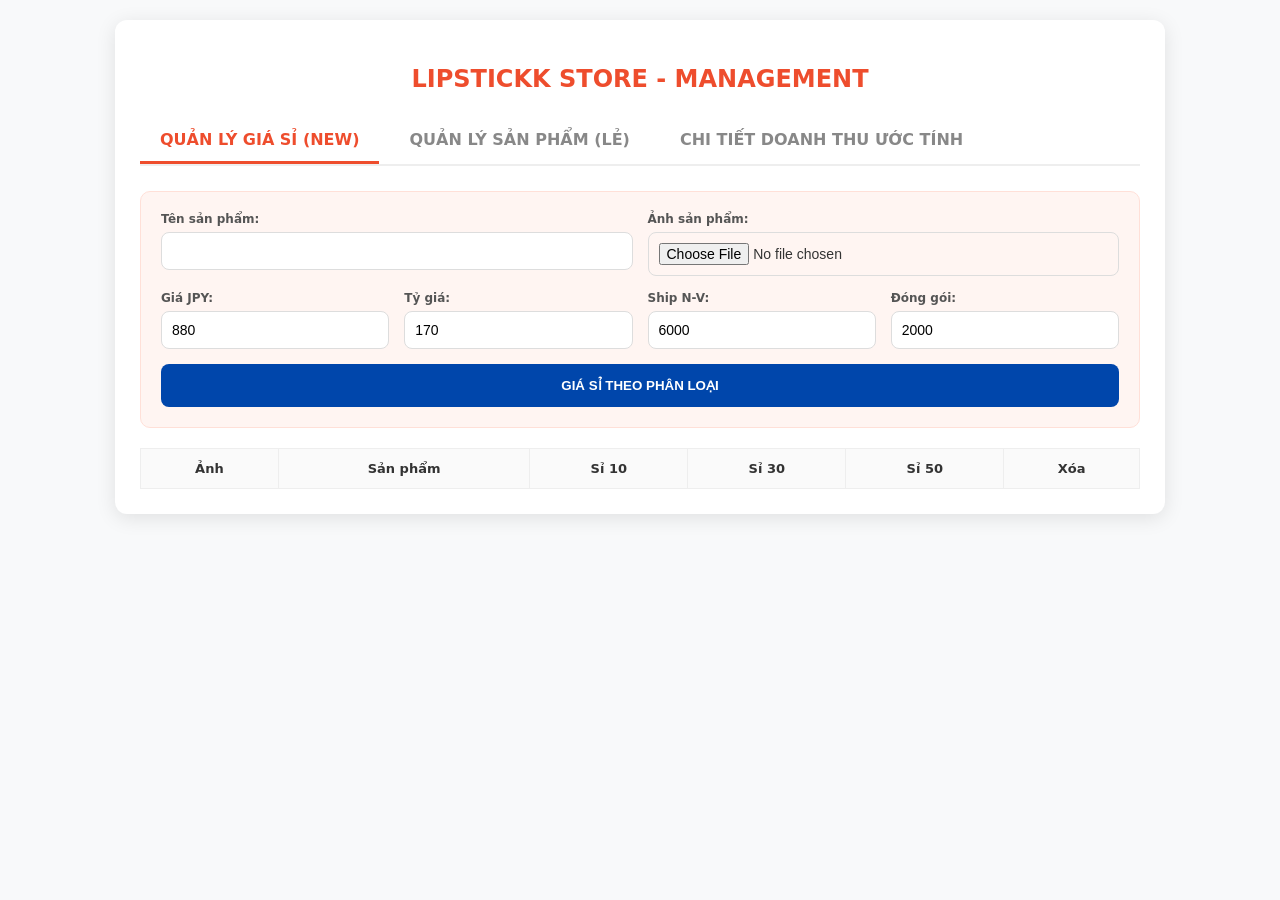
==== index.html @ 80f7dfae "Add files via upload" ====
<!DOCTYPE html>
<html lang="vi">
<head>
    <meta charset="UTF-8">
    <title>Lipstickk Store - Quản Lý Tổng Thể v2</title>
    <style>
        :root { --shopee: #ee4d2d; --blue: #0046ab; --bg: #f8f9fa; --green: #28a745; --text: #333; }
        body { font-family: -apple-system, system-ui, sans-serif; background: var(--bg); margin: 0; padding: 20px; display: flex; justify-content: center; color: var(--text); }
        .container { background: white; padding: 25px; border-radius: 12px; box-shadow: 0 4px 20px rgba(0,0,0,0.1); width: 100%; max-width: 1000px; }
        
        /* Tabs */
        .tabs { display: flex; border-bottom: 2px solid #eee; margin-bottom: 25px; gap: 10px; overflow-x: auto; }
        .tab { padding: 12px 20px; cursor: pointer; font-weight: bold; color: #888; border-bottom: 3px solid transparent; white-space: nowrap; transition: 0.2s; }
        .tab.active { color: var(--shopee); border-bottom-color: var(--shopee); }
        .content-section { display: none; }
        .content-section.active { display: block; }

        /* UI chung */
        .input-box { background: #fff5f2; padding: 20px; border-radius: 10px; border: 1px solid #ffe0d8; margin-bottom: 20px; }
        .grid { display: grid; grid-template-columns: repeat(4, 1fr); gap: 15px; margin-bottom: 15px; }
        label { display: block; font-weight: bold; font-size: 12px; margin-bottom: 6px; color: #555; }
        input { width: 100%; padding: 10px; border: 1px solid #ddd; border-radius: 8px; box-sizing: border-box; font-size: 14px; outline: none; }
        button { width: 100%; color: white; border: none; padding: 14px; border-radius: 8px; cursor: pointer; font-weight: bold; transition: 0.3s; }
        .btn-calc { background: var(--blue); }
        .btn-save { background: var(--green); margin-top: 10px; }
        .btn-orange { background: var(--shopee); margin-top: 10px; }

        /* Detail Analysis Tab 3 */
        .analysis-card { background: white; border: 1px solid #eee; border-radius: 10px; padding: 20px; margin-top: 20px; }
        .analysis-title { color: var(--shopee); text-align: center; font-size: 22px; font-weight: bold; margin-bottom: 20px; text-transform: uppercase; }
        .row-item { display: flex; justify-content: space-between; padding: 8px 0; border-bottom: 1px solid #fafafa; font-size: 15px; }
        .sub-item { padding-left: 25px; font-size: 13px; color: #777; font-style: italic; }
        .negative { color: #d32f2f; font-weight: bold; }
        .final-row { border-top: 2px solid var(--shopee); margin-top: 15px; padding-top: 15px; font-size: 24px; font-weight: bold; color: var(--shopee); }

        /* Result Sỉ */
        .si-result-grid { display: grid; grid-template-columns: 1fr 1fr 1fr; gap: 15px; margin-top: 15px; display: none; }
        .si-card { background: white; padding: 15px; border-radius: 10px; border: 1px solid #ddd; text-align: center; }
        .final-price { font-size: 20px; font-weight: bold; color: var(--shopee); margin-top: 10px; }

        table { width: 100%; border-collapse: collapse; margin-top: 20px; font-size: 13px; }
        th, td { border: 1px solid #eee; padding: 12px; text-align: center; }
        th { background: #fafafa; }
        .img-preview { width: 50px; height: 50px; object-fit: cover; border-radius: 5px; }
    </style>
</head>
<body>

<div class="container">
    <h2 style="color: var(--shopee); text-align: center; margin-bottom: 25px;">LIPSTICKK STORE - MANAGEMENT</h2>
    
    <div class="tabs">
        <div id="t-si" class="tab active" onclick="switchTab('si')">QUẢN LÝ GIÁ SỈ (NEW)</div>
        <div id="t-le" class="tab" onclick="switchTab('le')">QUẢN LÝ SẢN PHẨM (LẺ)</div>
        <div id="t-calc" class="tab" onclick="switchTab('calc')">CHI TIẾT DOANH THU ƯỚC TÍNH</div>
    </div>

    <div id="sec-si" class="content-section active">
        <div class="input-box">
            <div class="grid">
                <div style="grid-column: span 2;"><label>Tên sản phẩm:</label><input type="text" id="siName"></div>
                <div style="grid-column: span 2;"><label>Ảnh sản phẩm:</label><input type="file" onchange="handleImg(this, 'siImgBase64')"><input type="hidden" id="siImgBase64"></div>
                <div><label>Giá JPY:</label><input type="number" id="siJpy" value="880"></div>
                <div><label>Tỷ giá:</label><input type="number" id="siRate" value="170"></div>
                <div><label>Ship N-V:</label><input type="number" id="siShip" value="6000"></div>
                <div><label>Đóng gói:</label><input type="number" id="siPack" value="2000"></div>
            </div>
            <button class="btn-calc" onclick="calcSi()">GIÁ SỈ THEO PHÂN LOẠI</button>
            <div id="siRes" class="si-result-grid">
                <div class="si-card"><h4>SỈ NHỎ (10-20)</h4><div id="p10" style="color:green; font-weight:bold"></div><div class="final-price" id="s10"></div></div>
                <div class="si-card"><h4>SỈ TRUNG (30-40)</h4><div id="p30" style="color:green; font-weight:bold"></div><div class="final-price" id="s30"></div></div>
                <div class="si-card"><h4>SỈ LỚN (≥ 50)</h4><div id="p50" style="color:green; font-weight:bold"></div><div class="final-price" id="s50"></div></div>
            </div>
            <button class="btn-save" id="btnSaveSi" style="display:none;" onclick="saveSi()">LƯU DANH SÁCH SỈ</button>
        </div>
        <table><thead><tr><th>Ảnh</th><th>Sản phẩm</th><th>Sỉ 10</th><th>Sỉ 30</th><th>Sỉ 50</th><th>Xóa</th></tr></thead><tbody id="bodySi"></tbody></table>
    </div>

    <div id="sec-le" class="content-section">
        <div class="input-box">
            <div class="grid">
                <div style="grid-column: span 2;"><label>Tên sản phẩm:</label><input type="text" id="leName"></div>
                <div><label>Vốn VNĐ:</label><input type="number" id="leCost"></div>
                <div><label>Bán Shopee:</label><input type="number" id="leSale"></div>
            </div>
            <button class="btn-save" onclick="saveLe()">LƯU SẢN PHẨM LẺ</button>
        </div>
        <table><thead><tr><th>Tên sản phẩm</th><th>Vốn</th><th>Giá bán</th><th>Lãi thực nhận</th><th>Xóa</th></tr></thead><tbody id="bodyLe"></tbody></table>
    </div>

    <div id="sec-calc" class="content-section">
        <div class="input-box">
            <label>Giá nhập hàng (VNĐ):</label>
            <input type="number" id="detCost" value="150000" style="margin-bottom:15px">
            <label>Giá bán niêm yết Shopee (VNĐ):</label>
            <input type="number" id="detSale" value="340000">
            <button class="btn-orange" onclick="analyzeDetail()">PHÂN TÍCH THEO ĐƠN HÀNG</button>
        </div>

        <div id="analysisBox" class="analysis-card" style="display:none;">
            <div class="analysis-title">CHI TIẾT DOANH THU ƯỚC TÍNH</div>
            <div class="row-item"><span>Tổng tiền sản phẩm</span><span id="resTotal">0đ</span></div>
            <div class="row-item"><span>Phụ phí sàn</span><span id="resFeeTotal" class="negative">0đ</span></div>
            <div class="row-item sub-item"><span>Phí cố định (14%)</span><span id="resFix">0đ</span></div>
            <div class="row-item sub-item"><span>Phí Dịch vụ (Hạ tầng + Voucher Xtra)</span><span id="resService">0đ</span></div>
            <div class="row-item sub-item" style="padding-left:45px"><span>+ Phí Hạ tầng (3k/đơn)</span><span>-3.000đ</span></div>
            <div class="row-item sub-item" style="padding-left:45px"><span>+ Voucher Xtra (4%)</span><span id="resVxtra">0đ</span></div>
            <div class="row-item sub-item"><span>Phí thanh toán (~4.9%)</span><span id="resPay">0đ</span></div>
            
            <div class="row-item" style="margin-top:10px"><span>Thuế</span><span id="resTaxTotal" class="negative">0đ</span></div>
            <div class="row-item sub-item"><span>Thuế GTGT (1%)</span><span id="resTaxGTGT">0đ</span></div>
            <div class="row-item sub-item"><span>Thuế TNCN (0.5%)</span><span id="resTaxTNCN">0đ</span></div>
            
            <div class="row-item" style="margin-top:10px"><span>Giá vốn hàng bán</span><span id="resFinalCost" class="negative">0đ</span></div>
            
            <div class="final-row"><span>THỰC NHẬN (LÃI)</span><span id="resFinalProfit">0đ</span></div>
        </div>
    </div>
</div>

<script>
    function switchTab(n) {
        document.querySelectorAll('.content-section').forEach(s => s.classList.remove('active'));
        document.querySelectorAll('.tab').forEach(t => t.classList.remove('active'));
        document.getElementById('sec-' + n).classList.add('active');
        document.getElementById('t-' + n).classList.add('active');
        if(n==='si') renderSi(); if(n==='le') renderLe();
    }

    function handleImg(input, target) {
        let reader = new FileReader();
        reader.onload = e => document.getElementById(target).value = e.target.result;
        reader.readAsDataURL(input.files[0]);
    }

    // LOGIC TAB 1: SỈ
    function calcSi() {
        let v = (parseFloat(document.getElementById('siJpy').value)*parseFloat(document.getElementById('siRate').value)) + parseFloat(document.getElementById('siShip').value) + parseFloat(document.getElementById('siPack').value);
        let lv = [1.17, 1.136, 1.102], ids = [10, 30, 50];
        ids.forEach((id, i) => {
            let p = Math.round(((v * lv[i]) / 0.98) / 1000) * 1000;
            document.getElementById('s'+id).innerText = p.toLocaleString() + 'đ';
            document.getElementById('p'+id).innerText = 'Lãi: ' + Math.round((p*0.98) - v).toLocaleString() + 'đ';
        });
        document.getElementById('siRes').style.display = 'grid';
        document.getElementById('btnSaveSi').style.display = 'block';
    }

    function saveSi() {
        let list = JSON.parse(localStorage.getItem('D_SI') || "[]");
        list.push({ n: document.getElementById('siName').value, i: document.getElementById('siImgBase64').value, s10: document.getElementById('s10').innerText, s30: document.getElementById('s30').innerText, s50: document.getElementById('s50').innerText });
        localStorage.setItem('D_SI', JSON.stringify(list)); renderSi();
    }

    function renderSi() {
        let h = ''; JSON.parse(localStorage.getItem('D_SI') || "[]").forEach((item, idx) => {
            h += `<tr><td><img src="${item.i}" class="img-preview"></td><td>${item.n}</td><td>${item.s10}</td><td>${item.s30}</td><td>${item.s50}</td><td><button onclick="del('D_SI',${idx},renderSi)" style="background:#999; padding:5px; font-size:10px;">Xóa</button></td></tr>`;
        });
        document.getElementById('bodySi').innerHTML = h;
    }

    // LOGIC TAB 2: LẺ
    function saveLe() {
        let list = JSON.parse(localStorage.getItem('D_LE') || "[]");
        list.push({ n: document.getElementById('leName').value, c: document.getElementById('leCost').value, s: document.getElementById('leSale').value });
        localStorage.setItem('D_LE', JSON.stringify(list)); renderLe();
    }

    function renderLe() {
        let h = ''; JSON.parse(localStorage.getItem('D_LE') || "[]").forEach((item, idx) => {
            let profit = item.s - (item.s * 0.254) - item.c;
            h += `<tr><td>${item.n}</td><td>${item.c.toLocaleString()}</td><td>${item.s.toLocaleString()}</td><td style="color:green; font-weight:bold">${Math.round(profit).toLocaleString()}đ</td><td><button onclick="del('D_LE',${idx},renderLe)" style="background:#999; padding:5px; font-size:10px;">Xóa</button></td></tr>`;
        });
        document.getElementById('bodyLe').innerHTML = h;
    }

    // LOGIC TAB 3: PHÂN TÍCH CHI TIẾT (QUAN TRỌNG NHẤT)
    function analyzeDetail() {
        let cost = parseFloat(document.getElementById('detCost').value) || 0;
        let sale = parseFloat(document.getElementById('detSale').value) || 0;

        // Tính phụ phí sàn
        let fix = sale * 0.14; // Phí cố định 14%
        let vXtra = sale * 0.04; // Voucher Xtra 4%
        let service = 3000 + vXtra; // Hạ tầng 3k + Vxtra
        let pay = sale * 0.049; // Thanh toán ~4.9%
        let totalFee = fix + service + pay;

        // Tính thuế
        let tGTGT = sale * 0.01;
        let tTNCN = sale * 0.005;
        let totalTax = tGTGT + tTNCN;

        // Tính thực nhận
        let profit = sale - totalFee - totalTax - cost;

        // Hiển thị kết quả
        document.getElementById('resTotal').innerText = sale.toLocaleString() + "đ";
        document.getElementById('resFeeTotal').innerText = "-" + Math.round(totalFee).toLocaleString() + "đ";
        document.getElementById('resFix').innerText = "-" + Math.round(fix).toLocaleString() + "đ";
        document.getElementById('resVxtra').innerText = "-" + Math.round(vXtra).toLocaleString() + "đ";
        document.getElementById('resService').innerText = "-" + Math.round(service).toLocaleString() + "đ";
        document.getElementById('resPay').innerText = "-" + Math.round(pay).toLocaleString() + "đ";
        
        document.getElementById('resTaxTotal').innerText = "-" + Math.round(totalTax).toLocaleString() + "đ";
        document.getElementById('resTaxGTGT').innerText = "-" + Math.round(tGTGT).toLocaleString() + "đ";
        document.getElementById('resTaxTNCN').innerText = "-" + Math.round(tTNCN).toLocaleString() + "đ";
        
        document.getElementById('resFinalCost').innerText = "-" + cost.toLocaleString() + "đ";
        document.getElementById('resFinalProfit').innerText = Math.round(profit).toLocaleString() + "đ";

        document.getElementById('analysisBox').style.display = 'block';
    }

    function del(k, i, cb) { if(confirm('Xóa?')) { let l = JSON.parse(localStorage.getItem(k)); l.splice(i,1); localStorage.setItem(k, JSON.stringify(l)); cb(); } }
    
    window.onload = () => switchTab('si');
</script>
</body>
</html>
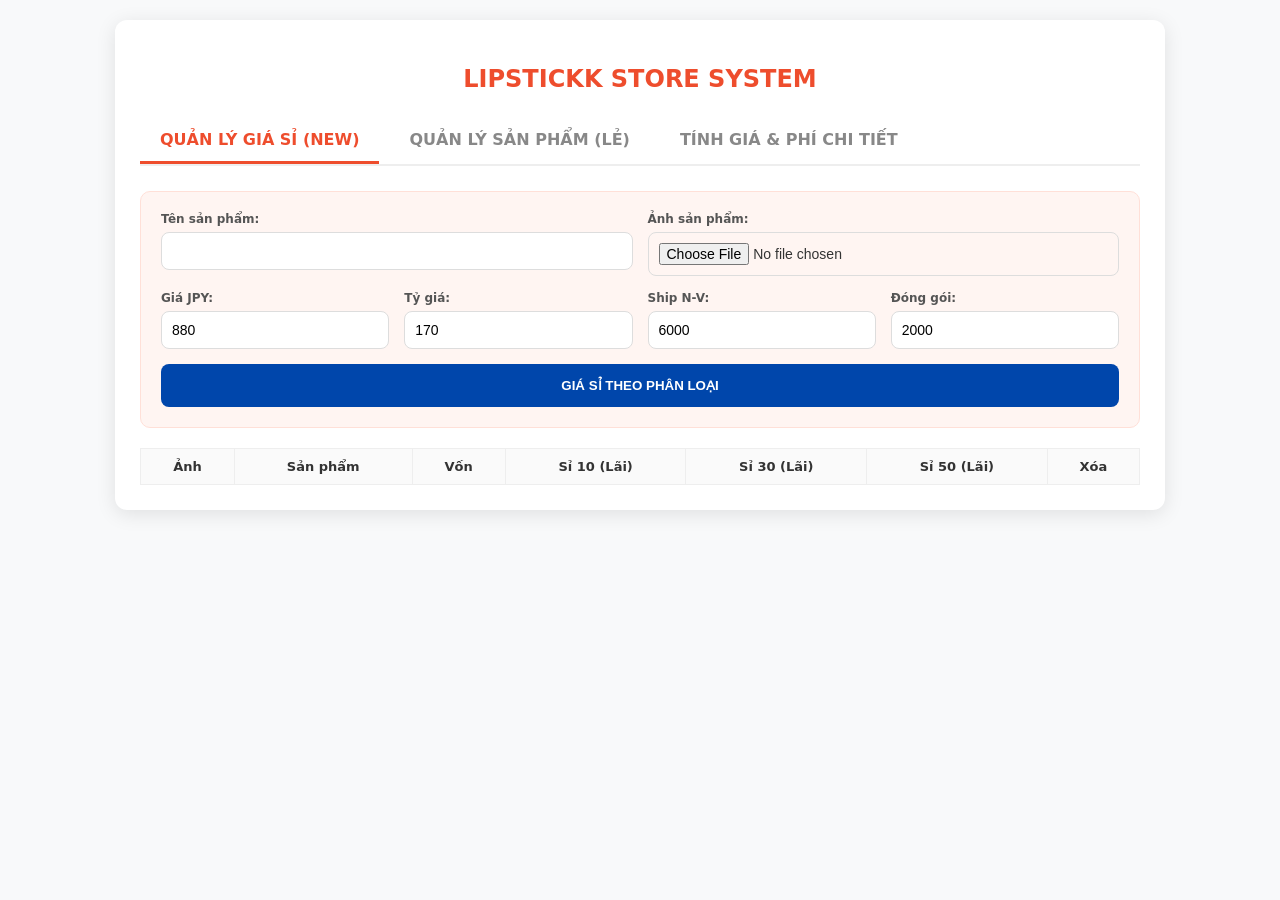
==== commit b9afa7d5: "Update index 1.html" ====
--- a/index.html
+++ b/index.html
@@ -2,15 +2,15 @@
 <html lang="vi">
 <head>
     <meta charset="UTF-8">
-    <title>Lipstickk Store - Quản Lý Tổng Thể v2</title>
+    <title>Lipstickk Store - Management System</title>
     <style>
-        :root { --shopee: #ee4d2d; --blue: #0046ab; --bg: #f8f9fa; --green: #28a745; --text: #333; }
-        body { font-family: -apple-system, system-ui, sans-serif; background: var(--bg); margin: 0; padding: 20px; display: flex; justify-content: center; color: var(--text); }
-        .container { background: white; padding: 25px; border-radius: 12px; box-shadow: 0 4px 20px rgba(0,0,0,0.1); width: 100%; max-width: 1000px; }
+        :root { --shopee: #ee4d2d; --blue: #0046ab; --bg: #f8f9fa; --green: #28a745; }
+        body { font-family: -apple-system, system-ui, sans-serif; background: var(--bg); margin: 0; padding: 20px; color: #333; }
+        .container { background: white; padding: 25px; border-radius: 12px; box-shadow: 0 4px 20px rgba(0,0,0,0.1); width: 100%; max-width: 1000px; margin: auto; }
         
         /* Tabs */
         .tabs { display: flex; border-bottom: 2px solid #eee; margin-bottom: 25px; gap: 10px; overflow-x: auto; }
-        .tab { padding: 12px 20px; cursor: pointer; font-weight: bold; color: #888; border-bottom: 3px solid transparent; white-space: nowrap; transition: 0.2s; }
+        .tab { padding: 12px 20px; cursor: pointer; font-weight: bold; color: #888; border-bottom: 3px solid transparent; white-space: nowrap; }
         .tab.active { color: var(--shopee); border-bottom-color: var(--shopee); }
         .content-section { display: none; }
         .content-section.active { display: block; }
@@ -19,13 +19,13 @@
         .input-box { background: #fff5f2; padding: 20px; border-radius: 10px; border: 1px solid #ffe0d8; margin-bottom: 20px; }
         .grid { display: grid; grid-template-columns: repeat(4, 1fr); gap: 15px; margin-bottom: 15px; }
         label { display: block; font-weight: bold; font-size: 12px; margin-bottom: 6px; color: #555; }
-        input { width: 100%; padding: 10px; border: 1px solid #ddd; border-radius: 8px; box-sizing: border-box; font-size: 14px; outline: none; }
+        input { width: 100%; padding: 10px; border: 1px solid #ddd; border-radius: 8px; box-sizing: border-box; font-size: 14px; }
         button { width: 100%; color: white; border: none; padding: 14px; border-radius: 8px; cursor: pointer; font-weight: bold; transition: 0.3s; }
         .btn-calc { background: var(--blue); }
         .btn-save { background: var(--green); margin-top: 10px; }
         .btn-orange { background: var(--shopee); margin-top: 10px; }
 
-        /* Detail Analysis Tab 3 */
+        /* Detail Analysis Tab 3 (Giống hình 100%) */
         .analysis-card { background: white; border: 1px solid #eee; border-radius: 10px; padding: 20px; margin-top: 20px; }
         .analysis-title { color: var(--shopee); text-align: center; font-size: 22px; font-weight: bold; margin-bottom: 20px; text-transform: uppercase; }
         .row-item { display: flex; justify-content: space-between; padding: 8px 0; border-bottom: 1px solid #fafafa; font-size: 15px; }
@@ -33,13 +33,15 @@
         .negative { color: #d32f2f; font-weight: bold; }
         .final-row { border-top: 2px solid var(--shopee); margin-top: 15px; padding-top: 15px; font-size: 24px; font-weight: bold; color: var(--shopee); }
 
-        /* Result Sỉ */
+        /* Sỉ Result Cards */
         .si-result-grid { display: grid; grid-template-columns: 1fr 1fr 1fr; gap: 15px; margin-top: 15px; display: none; }
         .si-card { background: white; padding: 15px; border-radius: 10px; border: 1px solid #ddd; text-align: center; }
-        .final-price { font-size: 20px; font-weight: bold; color: var(--shopee); margin-top: 10px; }
+        .si-card h4 { margin: 0 0 10px 0; font-size: 13px; }
+        .profit-tag { background: #e8f5e9; color: #2e7d32; padding: 5px; border-radius: 5px; font-weight: bold; font-size: 12px; margin-top: 5px; }
+        .final-price { font-size: 20px; font-weight: bold; color: var(--shopee); margin-top: 10px; padding-top: 10px; border-top: 1px dashed #ddd; }
 
         table { width: 100%; border-collapse: collapse; margin-top: 20px; font-size: 13px; }
-        th, td { border: 1px solid #eee; padding: 12px; text-align: center; }
+        th, td { border: 1px solid #eee; padding: 10px; text-align: center; }
         th { background: #fafafa; }
         .img-preview { width: 50px; height: 50px; object-fit: cover; border-radius: 5px; }
     </style>
@@ -47,12 +49,12 @@
 <body>
 
 <div class="container">
-    <h2 style="color: var(--shopee); text-align: center; margin-bottom: 25px;">LIPSTICKK STORE - MANAGEMENT</h2>
+    <h2 style="color: var(--shopee); text-align: center; margin-bottom: 25px;">LIPSTICKK STORE SYSTEM</h2>
     
     <div class="tabs">
         <div id="t-si" class="tab active" onclick="switchTab('si')">QUẢN LÝ GIÁ SỈ (NEW)</div>
         <div id="t-le" class="tab" onclick="switchTab('le')">QUẢN LÝ SẢN PHẨM (LẺ)</div>
-        <div id="t-calc" class="tab" onclick="switchTab('calc')">CHI TIẾT DOANH THU ƯỚC TÍNH</div>
+        <div id="t-calc" class="tab" onclick="switchTab('calc')">TÍNH GIÁ & PHÍ CHI TIẾT</div>
     </div>
 
     <div id="sec-si" class="content-section active">
@@ -67,13 +69,13 @@
             </div>
             <button class="btn-calc" onclick="calcSi()">GIÁ SỈ THEO PHÂN LOẠI</button>
             <div id="siRes" class="si-result-grid">
-                <div class="si-card"><h4>SỈ NHỎ (10-20)</h4><div id="p10" style="color:green; font-weight:bold"></div><div class="final-price" id="s10"></div></div>
-                <div class="si-card"><h4>SỈ TRUNG (30-40)</h4><div id="p30" style="color:green; font-weight:bold"></div><div class="final-price" id="s30"></div></div>
-                <div class="si-card"><h4>SỈ LỚN (≥ 50)</h4><div id="p50" style="color:green; font-weight:bold"></div><div class="final-price" id="s50"></div></div>
+                <div class="si-card"><h4>SỈ NHỎ (10-20)</h4><div class="profit-tag" id="p10"></div><div class="final-price" id="s10"></div></div>
+                <div class="si-card"><h4>SỈ TRUNG (30-40)</h4><div class="profit-tag" id="p30"></div><div class="final-price" id="s30"></div></div>
+                <div class="si-card"><h4>SỈ LỚN (≥ 50)</h4><div class="profit-tag" id="p50"></div><div class="final-price" id="s50"></div></div>
             </div>
             <button class="btn-save" id="btnSaveSi" style="display:none;" onclick="saveSi()">LƯU DANH SÁCH SỈ</button>
         </div>
-        <table><thead><tr><th>Ảnh</th><th>Sản phẩm</th><th>Sỉ 10</th><th>Sỉ 30</th><th>Sỉ 50</th><th>Xóa</th></tr></thead><tbody id="bodySi"></tbody></table>
+        <table id="tblSi"><thead><tr><th>Ảnh</th><th>Sản phẩm</th><th>Vốn</th><th>Sỉ 10 (Lãi)</th><th>Sỉ 30 (Lãi)</th><th>Sỉ 50 (Lãi)</th><th>Xóa</th></tr></thead><tbody id="bodySi"></tbody></table>
     </div>
 
     <div id="sec-le" class="content-section">
@@ -85,7 +87,7 @@
             </div>
             <button class="btn-save" onclick="saveLe()">LƯU SẢN PHẨM LẺ</button>
         </div>
-        <table><thead><tr><th>Tên sản phẩm</th><th>Vốn</th><th>Giá bán</th><th>Lãi thực nhận</th><th>Xóa</th></tr></thead><tbody id="bodyLe"></tbody></table>
+        <table id="tblLe"><thead><tr><th>Sản phẩm</th><th>Vốn</th><th>Giá bán</th><th>Lãi thực nhận</th><th>Xóa</th></tr></thead><tbody id="bodyLe"></tbody></table>
     </div>
 
     <div id="sec-calc" class="content-section">
@@ -99,21 +101,18 @@
 
         <div id="analysisBox" class="analysis-card" style="display:none;">
             <div class="analysis-title">CHI TIẾT DOANH THU ƯỚC TÍNH</div>
-            <div class="row-item"><span>Tổng tiền sản phẩm</span><span id="resTotal">0đ</span></div>
-            <div class="row-item"><span>Phụ phí sàn</span><span id="resFeeTotal" class="negative">0đ</span></div>
-            <div class="row-item sub-item"><span>Phí cố định (14%)</span><span id="resFix">0đ</span></div>
-            <div class="row-item sub-item"><span>Phí Dịch vụ (Hạ tầng + Voucher Xtra)</span><span id="resService">0đ</span></div>
+            <div class="row-item"><span>Tổng tiền sản phẩm</span><span id="resTotal"></span></div>
+            <div class="row-item"><span>Phụ phí sàn</span><span id="resFeeTotal" class="negative"></span></div>
+            <div class="row-item sub-item"><span>Phí cố định (14%)</span><span id="resFix"></span></div>
+            <div class="row-item sub-item"><span>Phí Dịch vụ (Hạ tầng + Voucher Xtra)</span><span id="resService"></span></div>
             <div class="row-item sub-item" style="padding-left:45px"><span>+ Phí Hạ tầng (3k/đơn)</span><span>-3.000đ</span></div>
-            <div class="row-item sub-item" style="padding-left:45px"><span>+ Voucher Xtra (4%)</span><span id="resVxtra">0đ</span></div>
-            <div class="row-item sub-item"><span>Phí thanh toán (~4.9%)</span><span id="resPay">0đ</span></div>
-            
-            <div class="row-item" style="margin-top:10px"><span>Thuế</span><span id="resTaxTotal" class="negative">0đ</span></div>
-            <div class="row-item sub-item"><span>Thuế GTGT (1%)</span><span id="resTaxGTGT">0đ</span></div>
-            <div class="row-item sub-item"><span>Thuế TNCN (0.5%)</span><span id="resTaxTNCN">0đ</span></div>
-            
-            <div class="row-item" style="margin-top:10px"><span>Giá vốn hàng bán</span><span id="resFinalCost" class="negative">0đ</span></div>
-            
-            <div class="final-row"><span>THỰC NHẬN (LÃI)</span><span id="resFinalProfit">0đ</span></div>
+            <div class="row-item sub-item" style="padding-left:45px"><span>+ Voucher Xtra (4%)</span><span id="resVxtra"></span></div>
+            <div class="row-item sub-item"><span>Phí thanh toán (~4.9%)</span><span id="resPay"></span></div>
+            <div class="row-item" style="margin-top:10px"><span>Thuế</span><span id="resTaxTotal" class="negative"></span></div>
+            <div class="row-item sub-item"><span>Thuế GTGT (1%)</span><span id="resTaxGTGT"></span></div>
+            <div class="row-item sub-item"><span>Thuế TNCN (0.5%)</span><span id="resTaxTNCN"></span></div>
+            <div class="row-item" style="margin-top:10px"><span>Giá vốn hàng bán</span><span id="resFinalCost" class="negative"></span></div>
+            <div class="final-row"><span>THỰC NHẬN (LÃI)</span><span id="resFinalProfit"></span></div>
         </div>
     </div>
 </div>
@@ -124,7 +123,6 @@
         document.querySelectorAll('.tab').forEach(t => t.classList.remove('active'));
         document.getElementById('sec-' + n).classList.add('active');
         document.getElementById('t-' + n).classList.add('active');
-        if(n==='si') renderSi(); if(n==='le') renderLe();
     }
 
     function handleImg(input, target) {
@@ -133,7 +131,6 @@
         reader.readAsDataURL(input.files[0]);
     }
 
-    // LOGIC TAB 1: SỈ
     function calcSi() {
         let v = (parseFloat(document.getElementById('siJpy').value)*parseFloat(document.getElementById('siRate').value)) + parseFloat(document.getElementById('siShip').value) + parseFloat(document.getElementById('siPack').value);
         let lv = [1.17, 1.136, 1.102], ids = [10, 30, 50];
@@ -147,74 +144,56 @@
     }
 
     function saveSi() {
-        let list = JSON.parse(localStorage.getItem('D_SI') || "[]");
-        list.push({ n: document.getElementById('siName').value, i: document.getElementById('siImgBase64').value, s10: document.getElementById('s10').innerText, s30: document.getElementById('s30').innerText, s50: document.getElementById('s50').innerText });
-        localStorage.setItem('D_SI', JSON.stringify(list)); renderSi();
+        let l = JSON.parse(localStorage.getItem('DB_SI') || "[]");
+        l.push({ n: document.getElementById('siName').value, i: document.getElementById('siImgBase64').value, v: document.getElementById('siJpy').value, s10: document.getElementById('s10').innerText, p10: document.getElementById('p10').innerText, s30: document.getElementById('s30').innerText, p30: document.getElementById('p30').innerText, s50: document.getElementById('s50').innerText, p50: document.getElementById('p50').innerText });
+        localStorage.setItem('DB_SI', JSON.stringify(l)); renderSi();
     }
 
     function renderSi() {
-        let h = ''; JSON.parse(localStorage.getItem('D_SI') || "[]").forEach((item, idx) => {
-            h += `<tr><td><img src="${item.i}" class="img-preview"></td><td>${item.n}</td><td>${item.s10}</td><td>${item.s30}</td><td>${item.s50}</td><td><button onclick="del('D_SI',${idx},renderSi)" style="background:#999; padding:5px; font-size:10px;">Xóa</button></td></tr>`;
+        let h = ''; JSON.parse(localStorage.getItem('DB_SI') || "[]").forEach((item, idx) => {
+            h += `<tr><td><img src="${item.i}" class="img-preview"></td><td>${item.n}</td><td>${item.v} JPY</td><td>${item.s10}<br><small>${item.p10}</small></td><td>${item.s30}<br><small>${item.p30}</small></td><td>${item.s50}<br><small>${item.p50}</small></td><td><button onclick="del('DB_SI',${idx},renderSi)" style="background:#999; padding:5px; font-size:10px;">Xóa</button></td></tr>`;
         });
         document.getElementById('bodySi').innerHTML = h;
     }
 
-    // LOGIC TAB 2: LẺ
     function saveLe() {
-        let list = JSON.parse(localStorage.getItem('D_LE') || "[]");
-        list.push({ n: document.getElementById('leName').value, c: document.getElementById('leCost').value, s: document.getElementById('leSale').value });
-        localStorage.setItem('D_LE', JSON.stringify(list)); renderLe();
+        let l = JSON.parse(localStorage.getItem('DB_LE') || "[]");
+        l.push({ n: document.getElementById('leName').value, c: document.getElementById('leCost').value, s: document.getElementById('leSale').value });
+        localStorage.setItem('DB_LE', JSON.stringify(l)); renderLe();
     }
 
     function renderLe() {
-        let h = ''; JSON.parse(localStorage.getItem('D_LE') || "[]").forEach((item, idx) => {
+        let h = ''; JSON.parse(localStorage.getItem('DB_LE') || "[]").forEach((item, idx) => {
             let profit = item.s - (item.s * 0.254) - item.c;
-            h += `<tr><td>${item.n}</td><td>${item.c.toLocaleString()}</td><td>${item.s.toLocaleString()}</td><td style="color:green; font-weight:bold">${Math.round(profit).toLocaleString()}đ</td><td><button onclick="del('D_LE',${idx},renderLe)" style="background:#999; padding:5px; font-size:10px;">Xóa</button></td></tr>`;
+            h += `<tr><td>${item.n}</td><td>${item.c.toLocaleString()}</td><td>${item.s.toLocaleString()}</td><td style="color:green; font-weight:bold">${Math.round(profit).toLocaleString()}đ</td><td><button onclick="del('DB_LE',${idx},renderLe)" style="background:#999; padding:5px; font-size:10px;">Xóa</button></td></tr>`;
         });
         document.getElementById('bodyLe').innerHTML = h;
     }
 
-    // LOGIC TAB 3: PHÂN TÍCH CHI TIẾT (QUAN TRỌNG NHẤT)
     function analyzeDetail() {
         let cost = parseFloat(document.getElementById('detCost').value) || 0;
         let sale = parseFloat(document.getElementById('detSale').value) || 0;
-
-        // Tính phụ phí sàn
-        let fix = sale * 0.14; // Phí cố định 14%
-        let vXtra = sale * 0.04; // Voucher Xtra 4%
-        let service = 3000 + vXtra; // Hạ tầng 3k + Vxtra
-        let pay = sale * 0.049; // Thanh toán ~4.9%
-        let totalFee = fix + service + pay;
-
-        // Tính thuế
-        let tGTGT = sale * 0.01;
-        let tTNCN = sale * 0.005;
-        let totalTax = tGTGT + tTNCN;
-
-        // Tính thực nhận
+        let fix = sale * 0.14, vxtra = sale * 0.04, service = 3000 + vxtra, pay = sale * 0.049, totalFee = fix + service + pay;
+        let t1 = sale * 0.01, t2 = sale * 0.005, totalTax = t1 + t2;
         let profit = sale - totalFee - totalTax - cost;
 
-        // Hiển thị kết quả
         document.getElementById('resTotal').innerText = sale.toLocaleString() + "đ";
         document.getElementById('resFeeTotal').innerText = "-" + Math.round(totalFee).toLocaleString() + "đ";
         document.getElementById('resFix').innerText = "-" + Math.round(fix).toLocaleString() + "đ";
-        document.getElementById('resVxtra').innerText = "-" + Math.round(vXtra).toLocaleString() + "đ";
+        document.getElementById('resVxtra').innerText = "-" + Math.round(vxtra).toLocaleString() + "đ";
         document.getElementById('resService').innerText = "-" + Math.round(service).toLocaleString() + "đ";
         document.getElementById('resPay').innerText = "-" + Math.round(pay).toLocaleString() + "đ";
-        
         document.getElementById('resTaxTotal').innerText = "-" + Math.round(totalTax).toLocaleString() + "đ";
-        document.getElementById('resTaxGTGT').innerText = "-" + Math.round(tGTGT).toLocaleString() + "đ";
-        document.getElementById('resTaxTNCN').innerText = "-" + Math.round(tTNCN).toLocaleString() + "đ";
-        
+        document.getElementById('resTaxGTGT').innerText = "-" + Math.round(t1).toLocaleString() + "đ";
+        document.getElementById('resTaxTNCN').innerText = "-" + Math.round(t2).toLocaleString() + "đ";
         document.getElementById('resFinalCost').innerText = "-" + cost.toLocaleString() + "đ";
         document.getElementById('resFinalProfit').innerText = Math.round(profit).toLocaleString() + "đ";
-
         document.getElementById('analysisBox').style.display = 'block';
     }
 
     function del(k, i, cb) { if(confirm('Xóa?')) { let l = JSON.parse(localStorage.getItem(k)); l.splice(i,1); localStorage.setItem(k, JSON.stringify(l)); cb(); } }
     
-    window.onload = () => switchTab('si');
+    window.onload = () => { renderSi(); renderLe(); }
 </script>
 </body>
-</html>+</html>
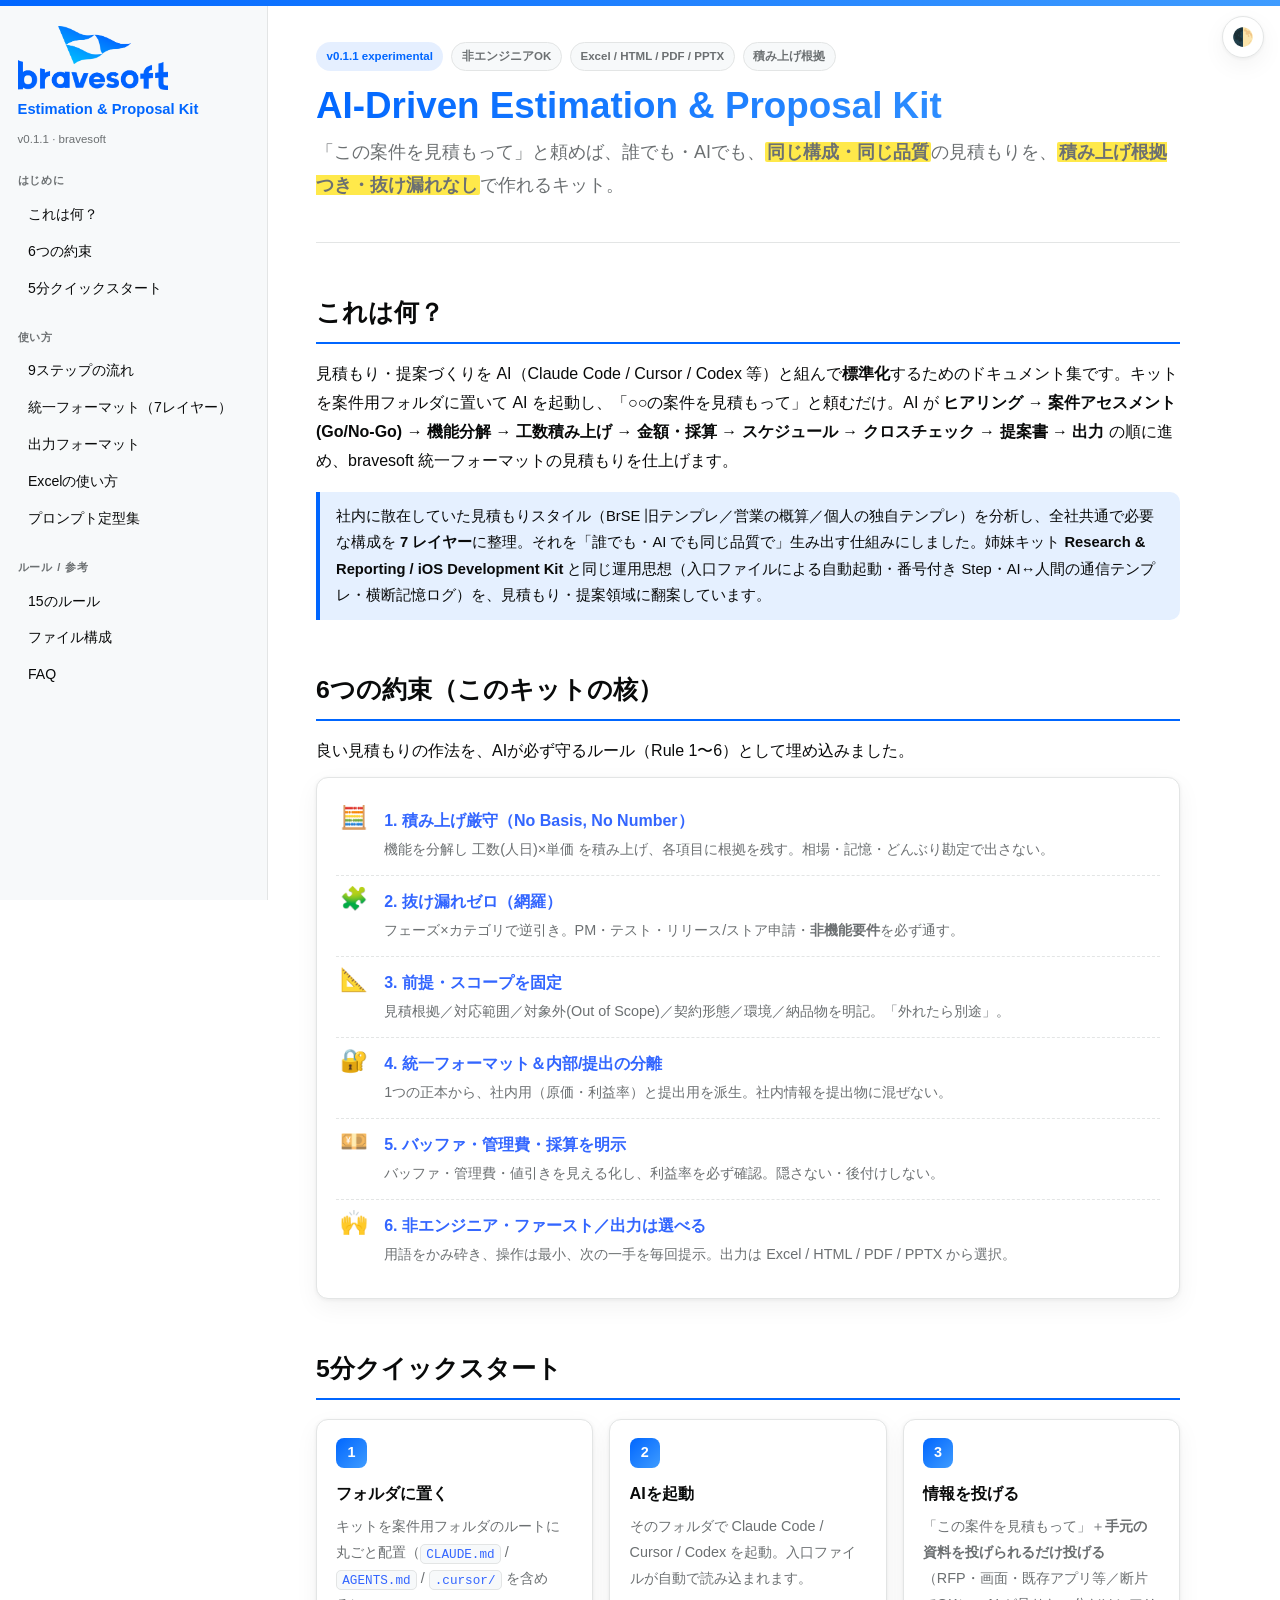
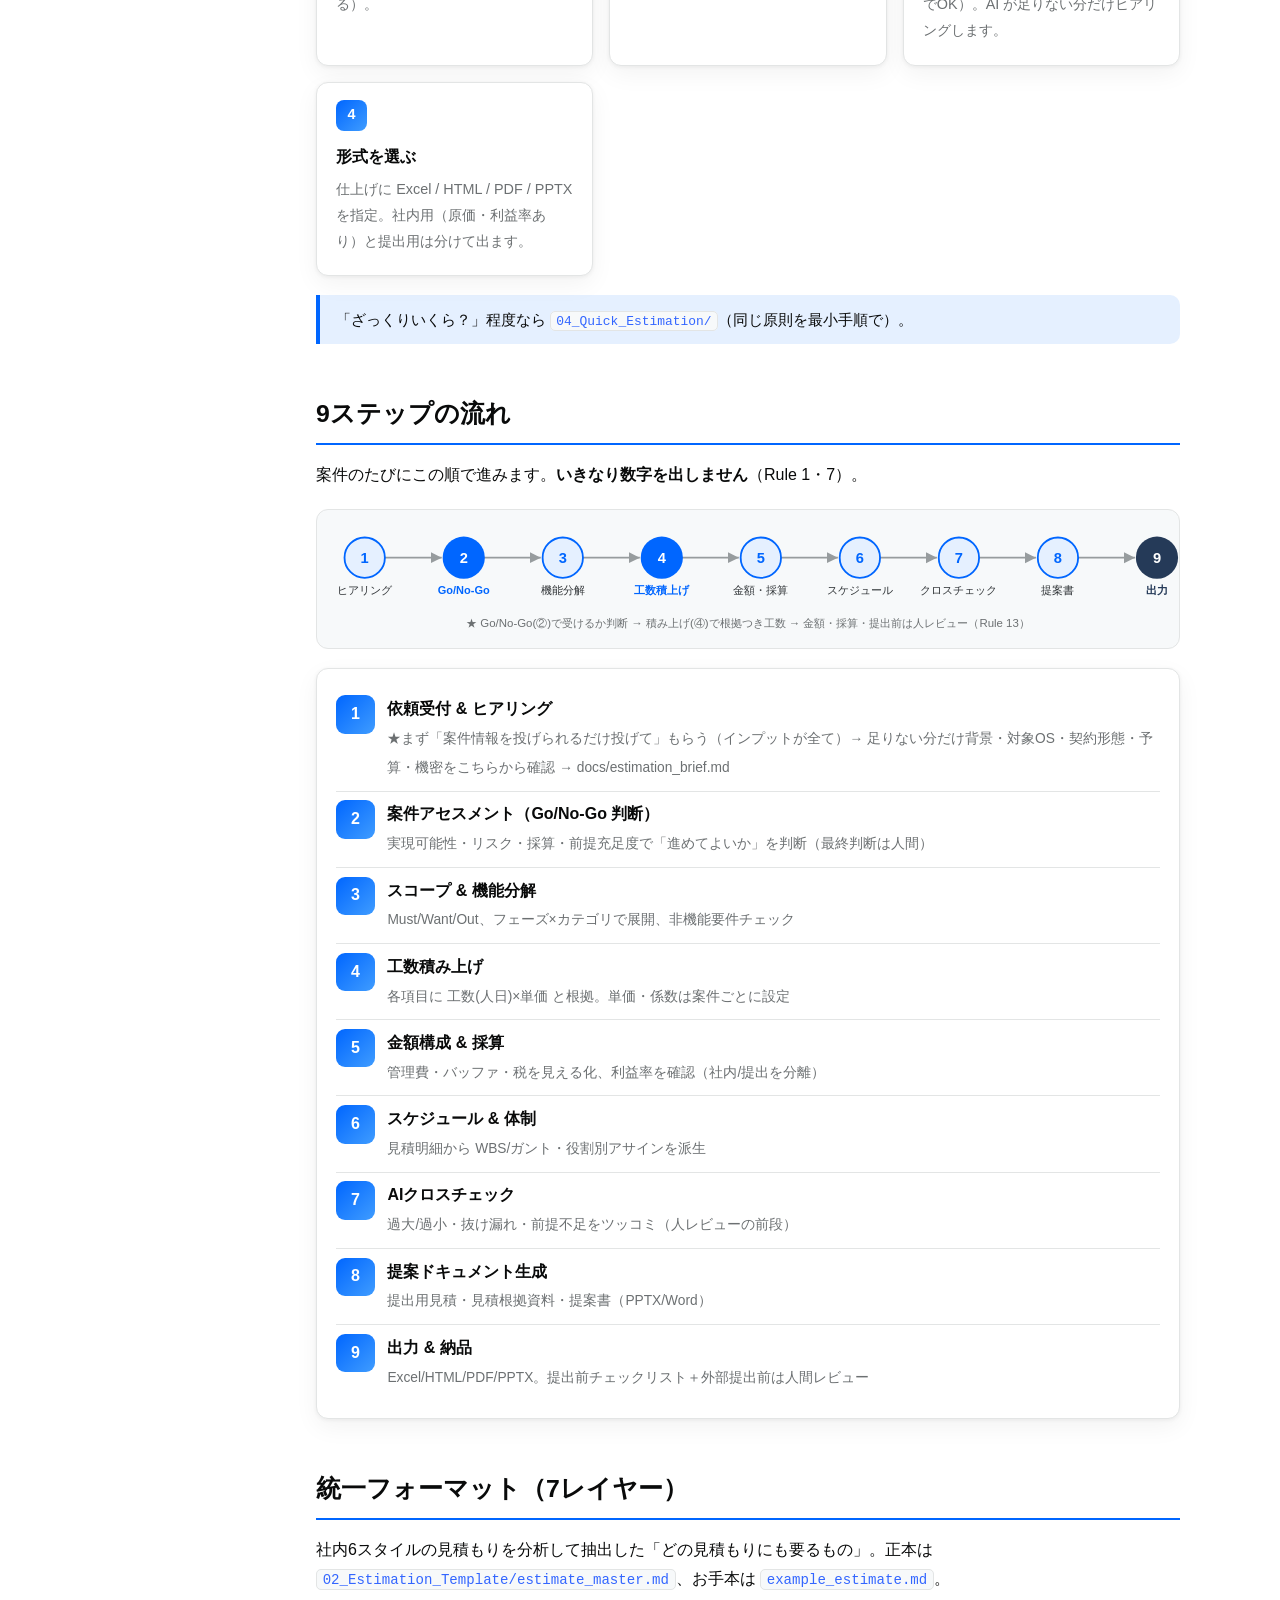
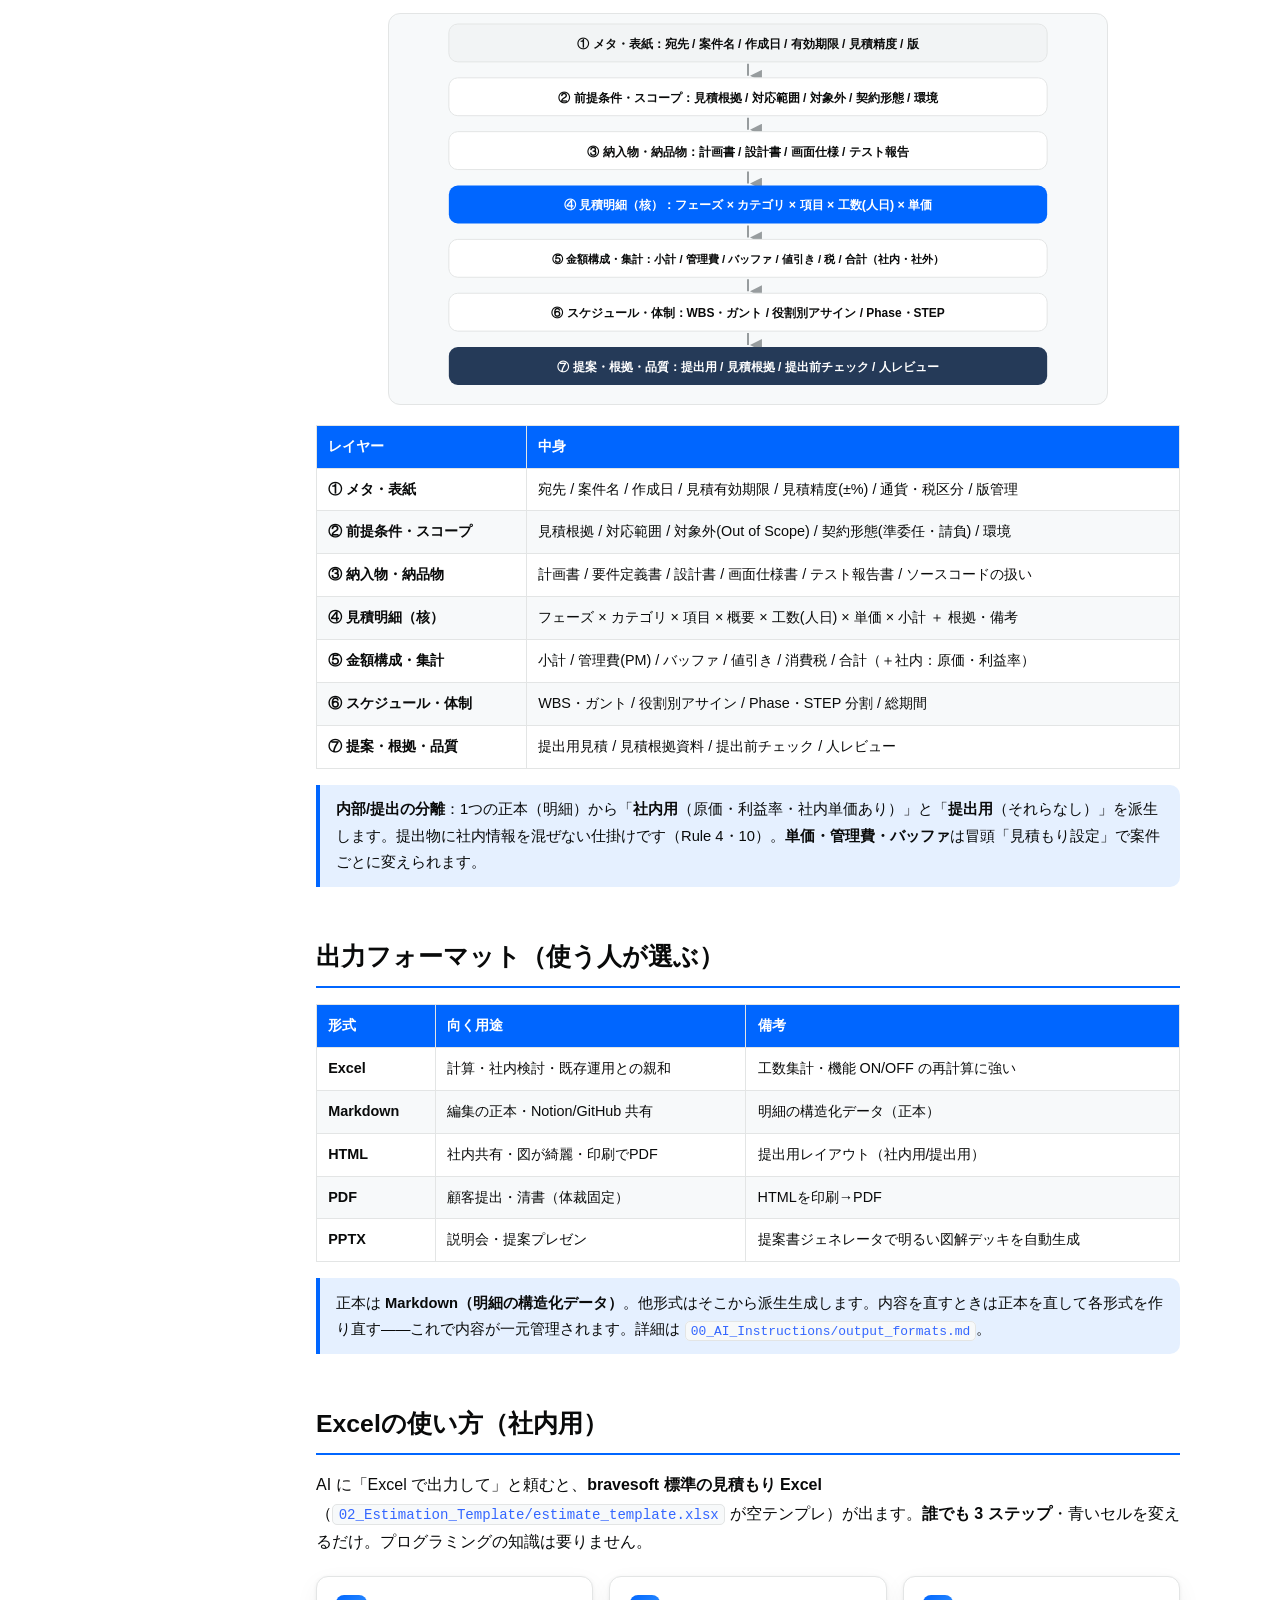
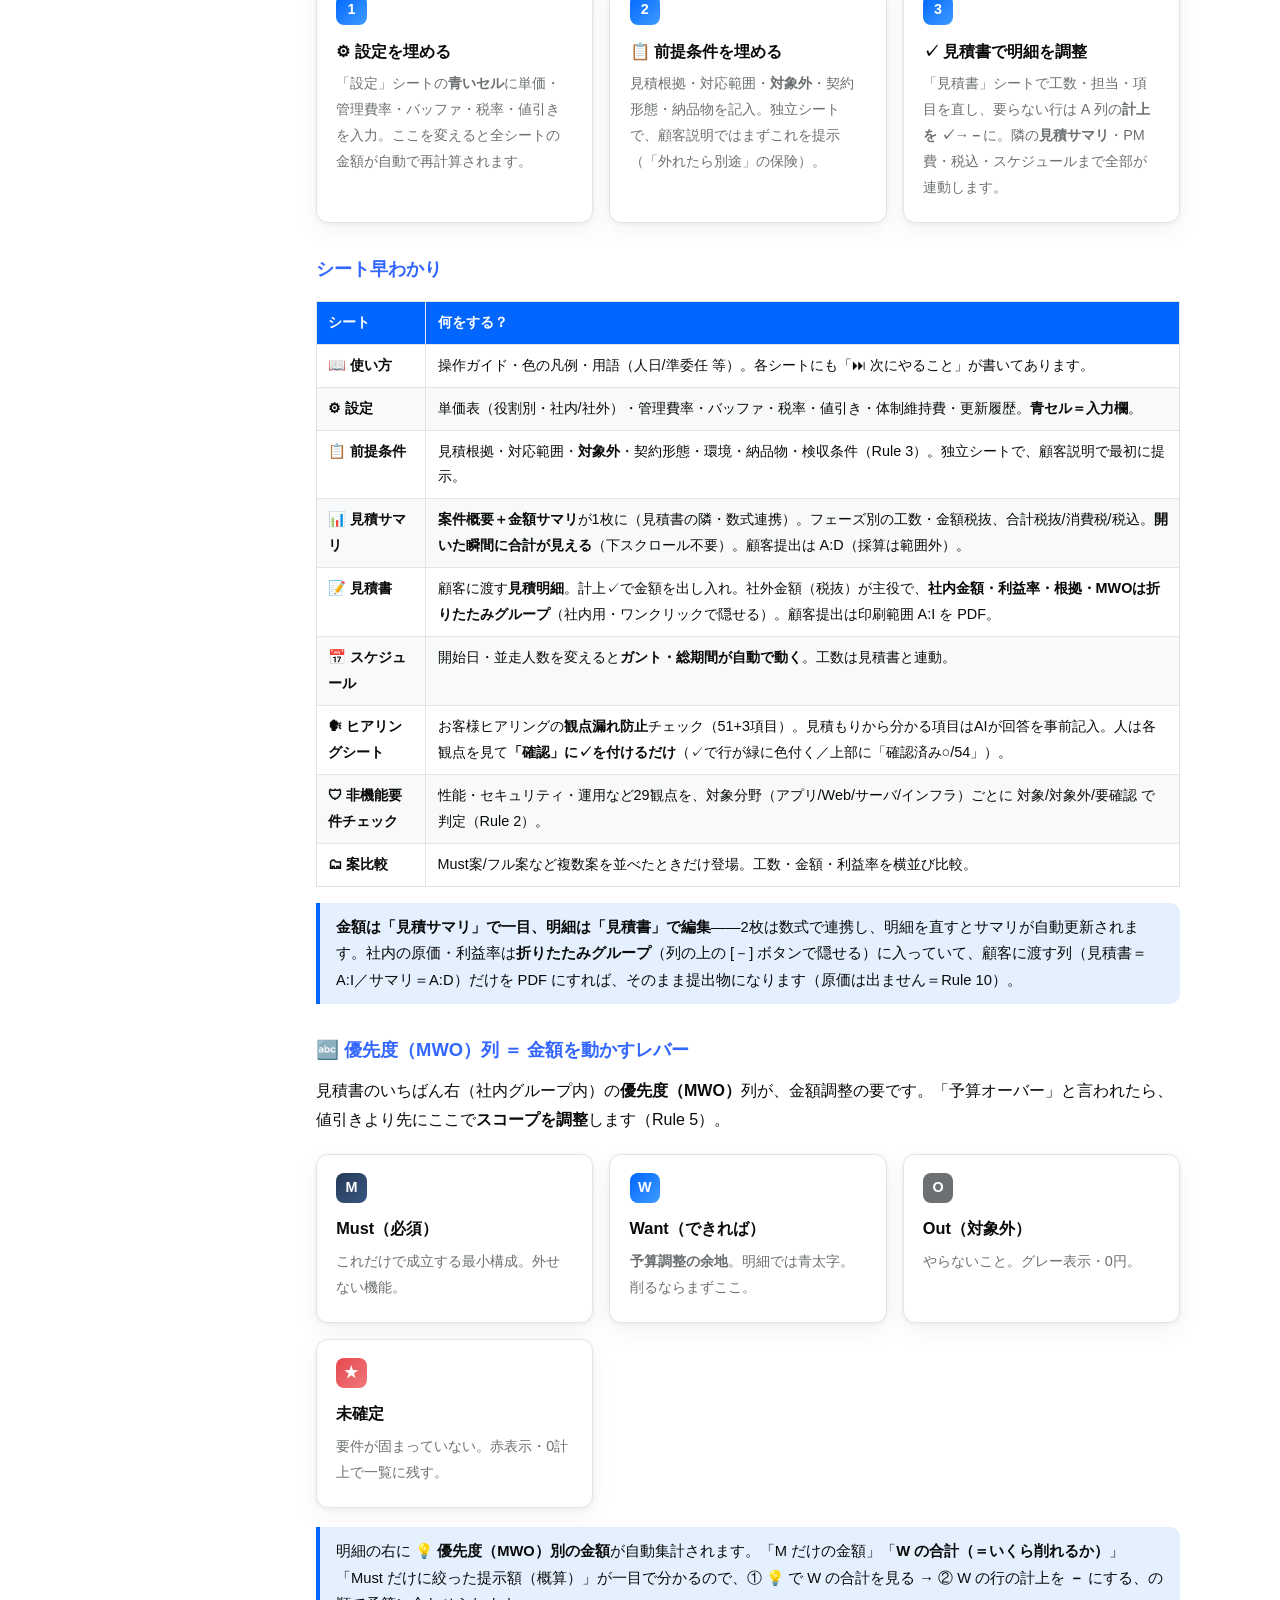
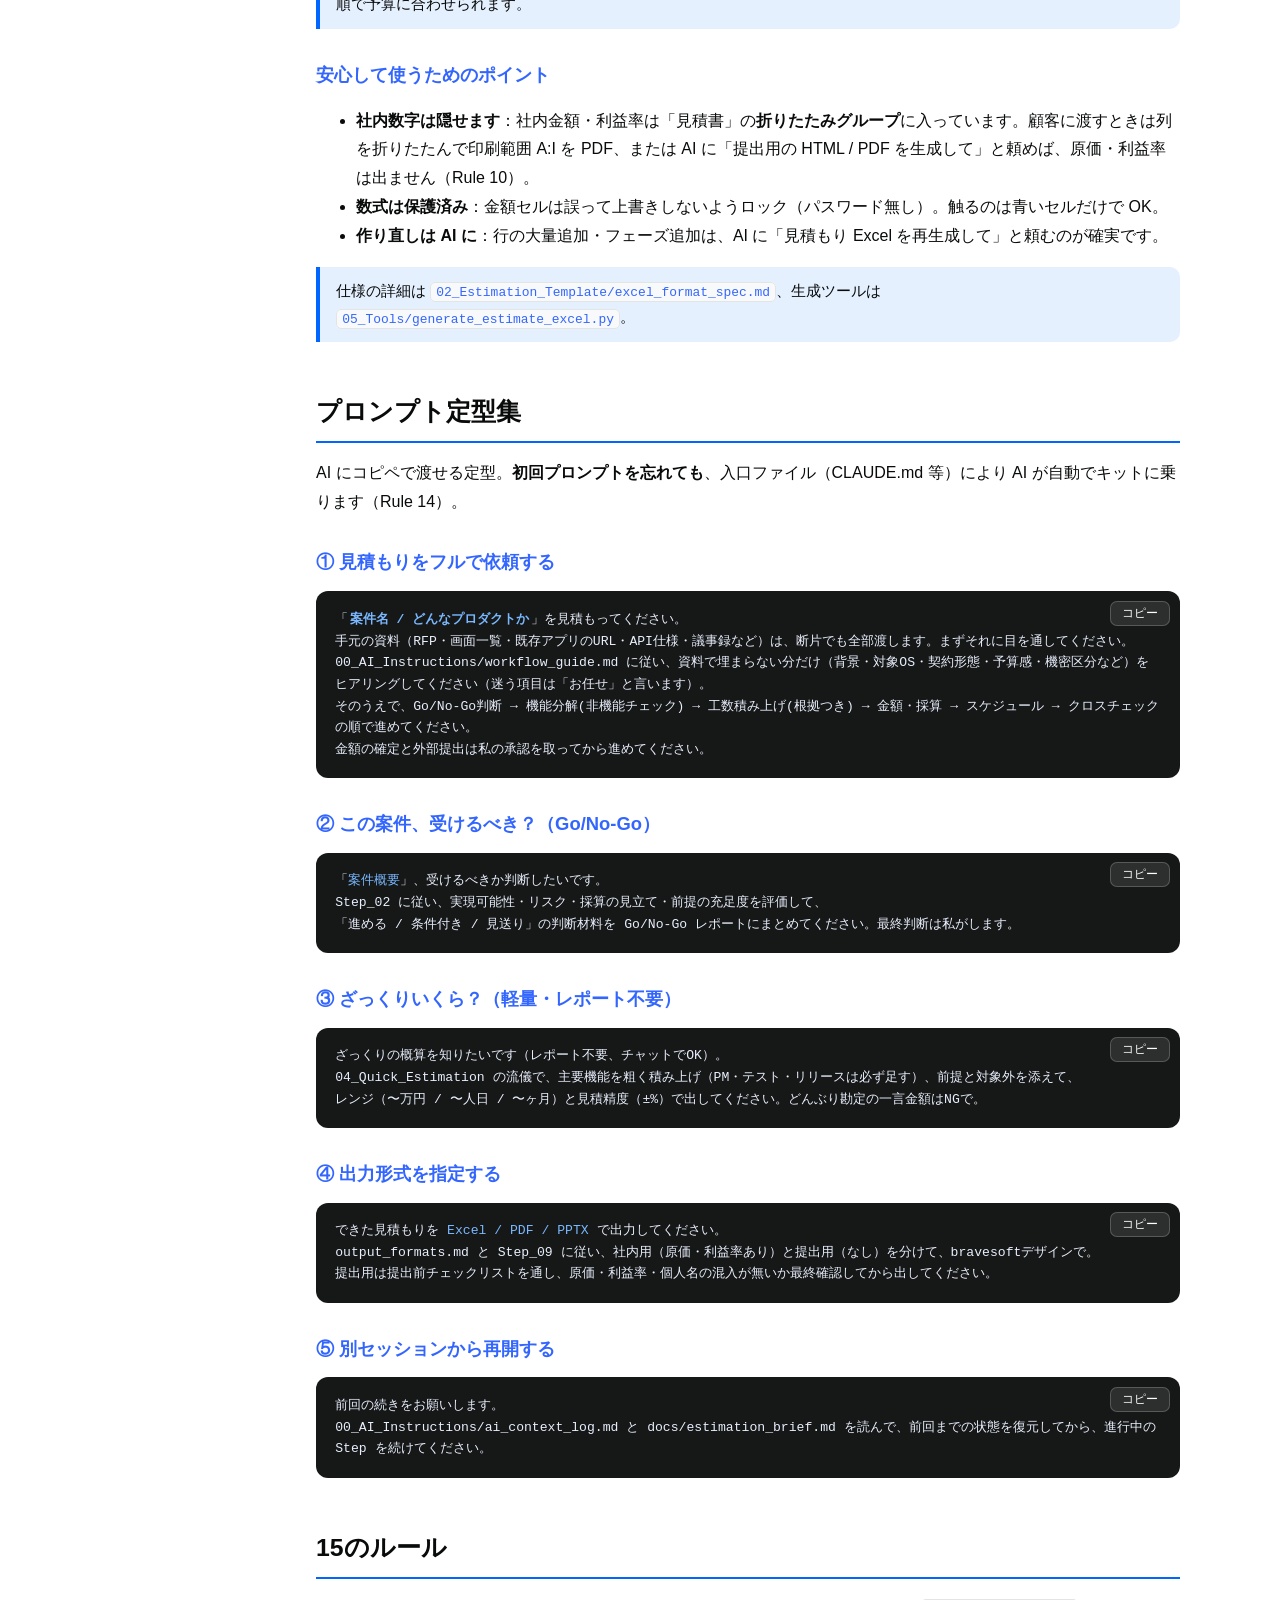
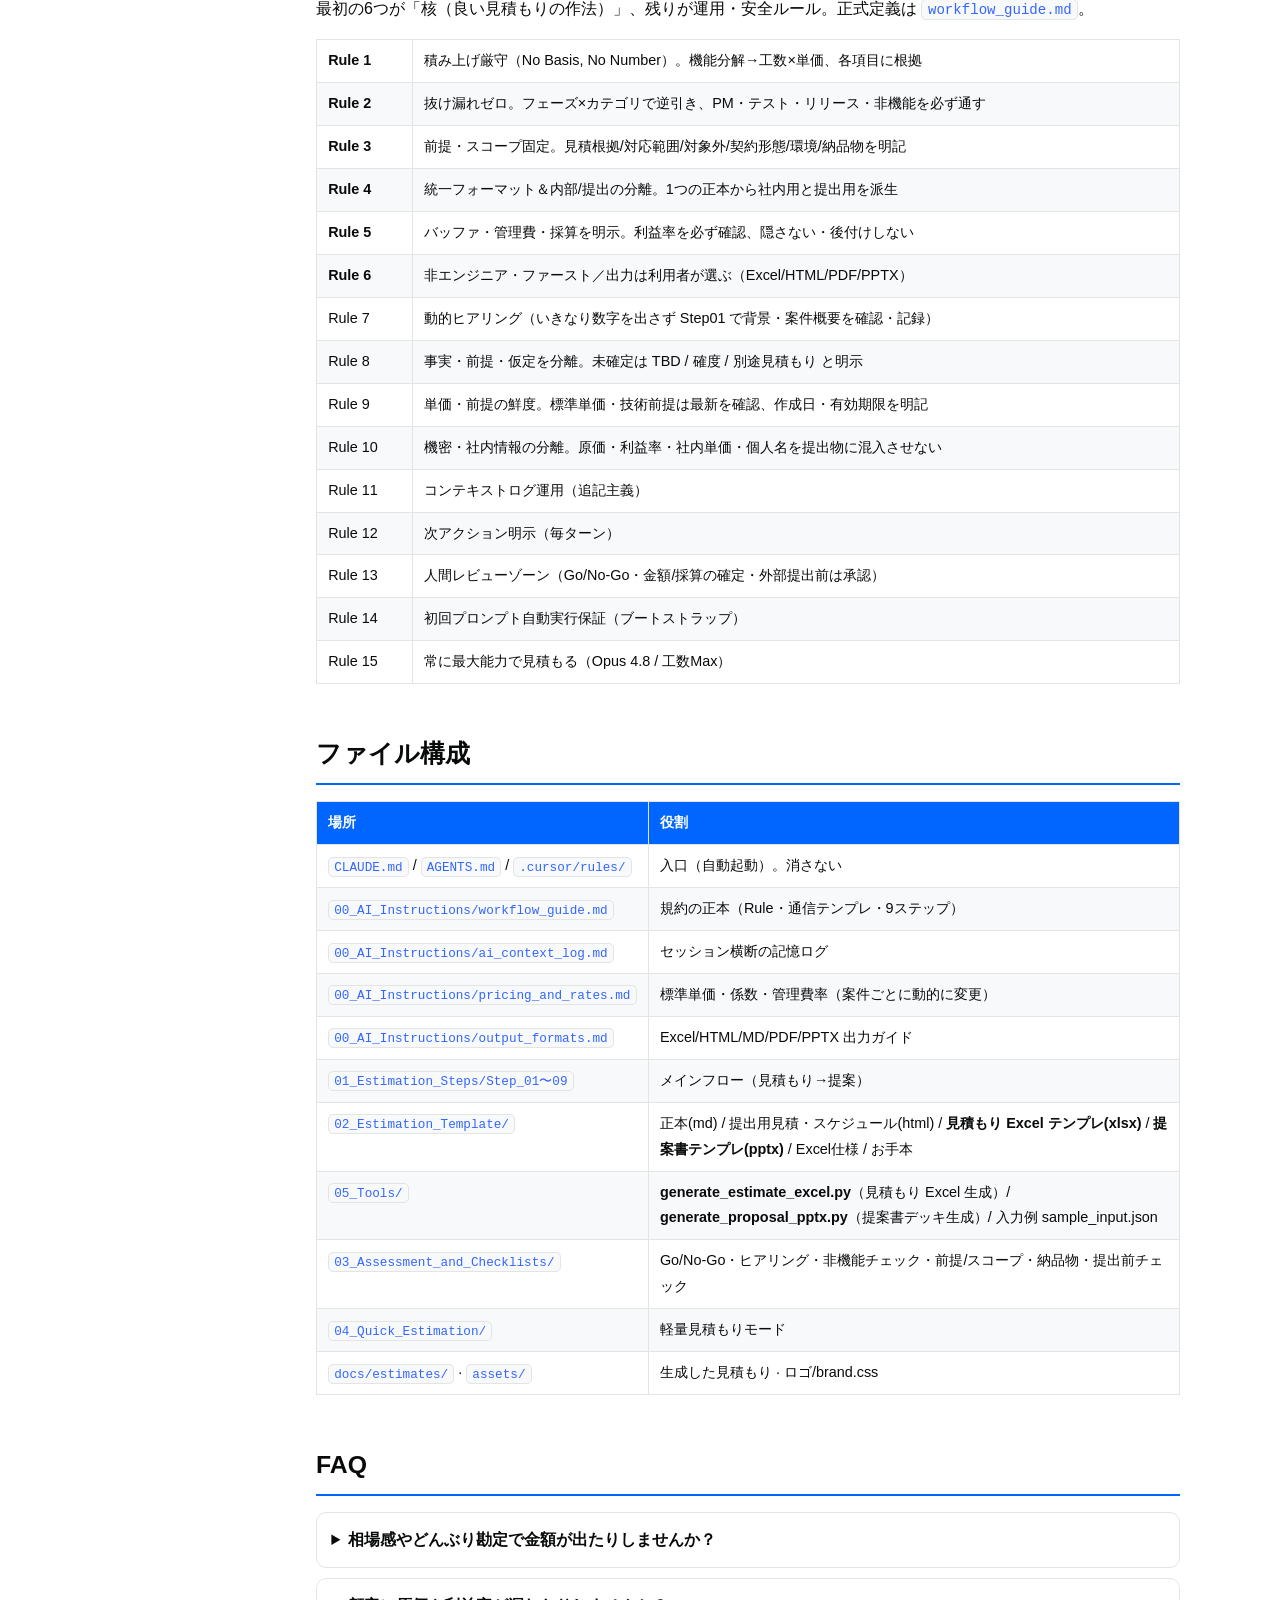
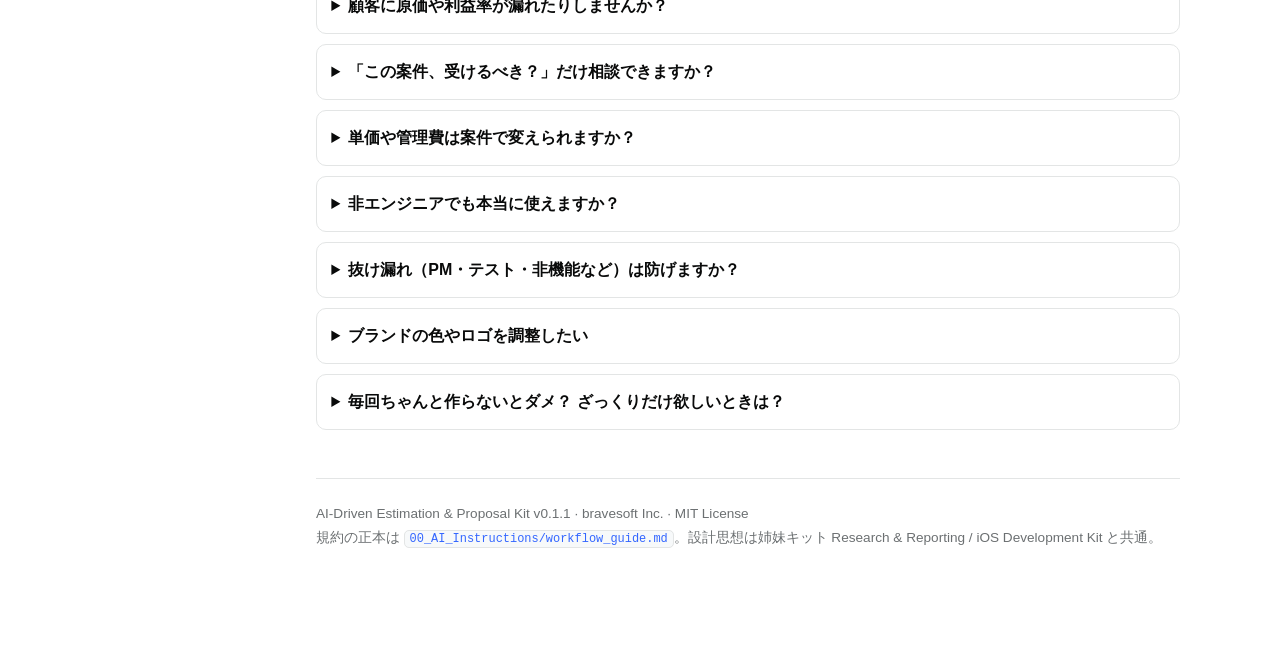
==== commit 0f3c416b: "Extract Estimation Kit and start Step 01 hearing Expand Archive.zip into the repo, preserve the exis" ====
--- a/index.html
+++ b/index.html
@@ -1,199 +1,391 @@
 <!DOCTYPE html>
-<html lang="vi">
+<html lang="ja">
 <head>
-    <meta charset="UTF-8">
-    <title>Lipstickk Store - Management System</title>
-    <style>
-        :root { --shopee: #ee4d2d; --blue: #0046ab; --bg: #f8f9fa; --green: #28a745; }
-        body { font-family: -apple-system, system-ui, sans-serif; background: var(--bg); margin: 0; padding: 20px; color: #333; }
-        .container { background: white; padding: 25px; border-radius: 12px; box-shadow: 0 4px 20px rgba(0,0,0,0.1); width: 100%; max-width: 1000px; margin: auto; }
-        
-        /* Tabs */
-        .tabs { display: flex; border-bottom: 2px solid #eee; margin-bottom: 25px; gap: 10px; overflow-x: auto; }
-        .tab { padding: 12px 20px; cursor: pointer; font-weight: bold; color: #888; border-bottom: 3px solid transparent; white-space: nowrap; }
-        .tab.active { color: var(--shopee); border-bottom-color: var(--shopee); }
-        .content-section { display: none; }
-        .content-section.active { display: block; }
-
-        /* UI chung */
-        .input-box { background: #fff5f2; padding: 20px; border-radius: 10px; border: 1px solid #ffe0d8; margin-bottom: 20px; }
-        .grid { display: grid; grid-template-columns: repeat(4, 1fr); gap: 15px; margin-bottom: 15px; }
-        label { display: block; font-weight: bold; font-size: 12px; margin-bottom: 6px; color: #555; }
-        input { width: 100%; padding: 10px; border: 1px solid #ddd; border-radius: 8px; box-sizing: border-box; font-size: 14px; }
-        button { width: 100%; color: white; border: none; padding: 14px; border-radius: 8px; cursor: pointer; font-weight: bold; transition: 0.3s; }
-        .btn-calc { background: var(--blue); }
-        .btn-save { background: var(--green); margin-top: 10px; }
-        .btn-orange { background: var(--shopee); margin-top: 10px; }
-
-        /* Detail Analysis Tab 3 (Giống hình 100%) */
-        .analysis-card { background: white; border: 1px solid #eee; border-radius: 10px; padding: 20px; margin-top: 20px; }
-        .analysis-title { color: var(--shopee); text-align: center; font-size: 22px; font-weight: bold; margin-bottom: 20px; text-transform: uppercase; }
-        .row-item { display: flex; justify-content: space-between; padding: 8px 0; border-bottom: 1px solid #fafafa; font-size: 15px; }
-        .sub-item { padding-left: 25px; font-size: 13px; color: #777; font-style: italic; }
-        .negative { color: #d32f2f; font-weight: bold; }
-        .final-row { border-top: 2px solid var(--shopee); margin-top: 15px; padding-top: 15px; font-size: 24px; font-weight: bold; color: var(--shopee); }
-
-        /* Sỉ Result Cards */
-        .si-result-grid { display: grid; grid-template-columns: 1fr 1fr 1fr; gap: 15px; margin-top: 15px; display: none; }
-        .si-card { background: white; padding: 15px; border-radius: 10px; border: 1px solid #ddd; text-align: center; }
-        .si-card h4 { margin: 0 0 10px 0; font-size: 13px; }
-        .profit-tag { background: #e8f5e9; color: #2e7d32; padding: 5px; border-radius: 5px; font-weight: bold; font-size: 12px; margin-top: 5px; }
-        .final-price { font-size: 20px; font-weight: bold; color: var(--shopee); margin-top: 10px; padding-top: 10px; border-top: 1px dashed #ddd; }
-
-        table { width: 100%; border-collapse: collapse; margin-top: 20px; font-size: 13px; }
-        th, td { border: 1px solid #eee; padding: 10px; text-align: center; }
-        th { background: #fafafa; }
-        .img-preview { width: 50px; height: 50px; object-fit: cover; border-radius: 5px; }
-    </style>
+<meta charset="UTF-8">
+<meta name="viewport" content="width=device-width, initial-scale=1.0">
+<title>AI-Driven Estimation & Proposal Kit — 使い方ガイド</title>
+<script>
+  (function(){ try { var s=localStorage.getItem('epk-theme'); document.documentElement.setAttribute('data-theme', s==='dark'?'dark':'light'); } catch(e){ document.documentElement.setAttribute('data-theme','light'); } })();
+</script>
+<style>
+  /* ===== ブランドトークン（bravesoft 公式デザインシステム DESIGN.md 準拠） ===== */
+  :root{
+    --brand:#0066ff; --brand-strong:#3366ff; --brand-bright:#3f9cff;
+    --accent-yellow:#ffe94a; --accent-pink:#0066ff;
+    --tint:#e5f0ff; --green:#00a86b; --green-bg:#e5f0ff; --navy:#253a58;
+    --bg:#ffffff; --bg-soft:#f7f9fa; --bg-elev:#ffffff; --border:#e3e5e5;
+    --text:#090a0a; --text-muted:#6c7072;
+    --code-bg:#161717; --code-text:#e8eefc;
+    --good:#00a86b; --warn:#d97706; --bad:#d63637;
+    --shadow:0 1px 4px rgba(0,0,0,.06), 0 8px 24px rgba(0,0,0,.05);
+    --font:"Noto Sans JP",-apple-system,BlinkMacSystemFont,"Hiragino Sans","Hiragino Kaku Gothic ProN","Yu Gothic",Meiryo,sans-serif;
+    --mono:"Roboto Mono",ui-monospace,"SFMono-Regular",Menlo,Consolas,monospace;
+  }
+  :root[data-theme="dark"]{
+    --bg:#0e1116; --bg-soft:#161b22; --bg-elev:#1b2027; --border:#2b313a;
+    --text:#f3f4f6; --text-muted:#9aa0a6;
+    --shadow:0 1px 3px rgba(0,0,0,.5), 0 10px 28px -16px rgba(0,0,0,.7);
+  }
+  *{box-sizing:border-box;} html{scroll-behavior:smooth;}
+  body{margin:0;font-family:var(--font);background:var(--bg);color:var(--text);line-height:1.8;-webkit-font-smoothing:antialiased;}
+  body::before{content:"";position:fixed;top:0;left:0;right:0;height:6px;background:linear-gradient(90deg,var(--brand),#3f9cff);z-index:60;}
+  a{color:var(--brand);text-decoration:none;} a:hover{text-decoration:underline;}
+  code{font-family:var(--mono);font-size:.88em;background:var(--bg-soft);color:var(--brand-strong);padding:.12em .4em;border-radius:5px;border:1px solid var(--border);}
+  :root[data-theme="dark"] code{color:var(--brand-bright);}
+
+  /* layout */
+  .container{display:grid;grid-template-columns:268px 1fr;max-width:1320px;margin:0 auto;min-height:100vh;}
+  .sidebar{background:var(--bg-soft);border-right:1px solid var(--border);padding:1.6rem 1.1rem;position:sticky;top:0;height:100vh;overflow-y:auto;}
+  .sidebar .brand{display:flex;flex-direction:column;align-items:flex-start;gap:.35rem;font-weight:800;color:var(--brand);font-size:.92rem;margin-bottom:.4rem;}
+  .sidebar .brand img{display:block;width:150px;height:auto;max-width:100%;}
+  .sidebar .ver{color:var(--text-muted);font-size:.72rem;margin-bottom:1.2rem;}
+  .sidebar h3{font-size:.7rem;text-transform:uppercase;letter-spacing:.08em;color:var(--text-muted);margin:1.3rem 0 .4rem;}
+  .sidebar ul{list-style:none;padding:0;margin:0;} .sidebar li{margin:.08rem 0;}
+  .sidebar a{display:block;padding:.32rem .65rem;border-radius:7px;color:var(--text);font-size:.88rem;}
+  .sidebar a:hover{background:rgba(0,102,255,.08);color:var(--brand);text-decoration:none;}
+  main{padding:2.6rem 3rem 6rem;max-width:960px;}
+  @media(max-width:900px){.container{grid-template-columns:1fr;}.sidebar{position:relative;height:auto;border-right:none;border-bottom:1px solid var(--border);}main{padding:2rem 1.3rem 4rem;}}
+
+  /* theme toggle */
+  .toggle{position:fixed;top:1rem;right:1rem;width:42px;height:42px;border-radius:50%;border:1px solid var(--border);background:var(--bg-elev);color:var(--text);cursor:pointer;box-shadow:var(--shadow);z-index:50;font-size:1.1rem;}
+  .toggle:hover{border-color:var(--brand);color:var(--brand);}
+  @media print{.toggle,.sidebar{display:none;}}
+
+  /* hero */
+  .hero{margin-bottom:2.5rem;padding-bottom:1.6rem;border-bottom:1px solid var(--border);}
+  .hero h1{font-size:2.3rem;line-height:1.2;margin:.2rem 0 .5rem;background:linear-gradient(135deg,var(--brand),var(--brand-bright));-webkit-background-clip:text;background-clip:text;-webkit-text-fill-color:transparent;}
+  .hero .tag{font-size:1.12rem;color:var(--text-muted);margin:.3rem 0 1rem;}
+  .badges{display:flex;gap:.5rem;flex-wrap:wrap;}
+  .badge{font-size:.72rem;font-weight:700;padding:.22rem .6rem;border-radius:999px;background:var(--bg-soft);border:1px solid var(--border);color:var(--text-muted);}
+  .badge.b{background:rgba(0,102,255,.1);color:var(--brand);border-color:transparent;}
+
+  h2{font-size:1.55rem;margin:3rem 0 1rem;padding-bottom:.4rem;border-bottom:2px solid var(--brand);scroll-margin-top:1rem;}
+  h3{font-size:1.15rem;margin:1.8rem 0 .6rem;color:var(--brand-strong);}
+  :root[data-theme="dark"] h3{color:var(--brand-bright);}
+  p{margin:.7rem 0;}
+
+  .cards{display:grid;gap:1rem;grid-template-columns:repeat(auto-fit,minmax(240px,1fr));margin:1.2rem 0;}
+  .card{background:var(--bg-elev);border:1px solid var(--border);border-radius:12px;padding:1.1rem 1.2rem;box-shadow:var(--shadow);}
+  .card .n{display:inline-grid;place-items:center;width:1.9rem;height:1.9rem;border-radius:8px;background:linear-gradient(135deg,var(--brand),var(--brand-bright));color:#fff;font-weight:800;font-size:.9rem;margin-bottom:.5rem;}
+  .card h4{margin:.2rem 0 .35rem;font-size:1.02rem;} .card p{margin:.2rem 0;font-size:.9rem;color:var(--text-muted);}
+
+  .promise{display:flex;gap:.8rem;align-items:flex-start;padding:.7rem 0;border-bottom:1px dashed var(--border);}
+  .promise:last-child{border-bottom:none;}
+  .promise .ic{font-size:1.4rem;line-height:1;flex:none;width:2.2rem;text-align:center;}
+  .promise b{color:var(--brand-strong);} :root[data-theme="dark"] .promise b{color:var(--brand-bright);}
+
+  table{border-collapse:collapse;width:100%;margin:1rem 0;font-size:.9rem;}
+  th,td{border:1px solid var(--border);padding:.5rem .7rem;text-align:left;vertical-align:top;}
+  thead th{background:var(--brand);color:#fff;}
+  tbody tr:nth-child(even){background:var(--bg-soft);}
+
+  .prompt{position:relative;background:var(--code-bg);color:var(--code-text);border-radius:12px;padding:1.1rem 1.2rem;margin:.8rem 0 1.4rem;font-family:var(--mono);font-size:.82rem;line-height:1.65;white-space:pre-wrap;}
+  .prompt .copy{position:absolute;top:.6rem;right:.6rem;background:rgba(255,255,255,.1);color:#fff;border:1px solid rgba(255,255,255,.2);padding:.25rem .7rem;border-radius:7px;font-size:.72rem;cursor:pointer;font-family:var(--font);}
+  .prompt .copy:hover{background:rgba(255,255,255,.22);} .prompt .copy.ok{background:var(--good);border-color:var(--good);}
+
+  .callout{border-left:4px solid var(--brand);background:var(--tint);border-radius:0 10px 10px 0;padding:.7rem 1rem;margin:1rem 0;font-size:.92rem;}
+  details{border:1px solid var(--border);border-radius:10px;padding:.4rem .9rem;margin:.6rem 0;background:var(--bg-elev);}
+  details summary{cursor:pointer;font-weight:700;padding:.4rem 0;}
+  details[open] summary{color:var(--brand);}
+  .step{display:flex;gap:.8rem;padding:.55rem 0;border-bottom:1px solid var(--border);} .step:last-child{border:none;}
+  .step .sn{flex:none;width:2.4rem;height:2.4rem;border-radius:9px;display:grid;place-items:center;font-weight:800;color:#fff;background:linear-gradient(135deg,var(--brand),var(--brand-bright));}
+  .step .sb b{display:block;} .step .sb span{font-size:.86rem;color:var(--text-muted);}
+  footer{margin-top:3rem;padding-top:1.4rem;border-top:1px solid var(--border);color:var(--text-muted);font-size:.85rem;}
+  .hl{background:var(--accent-yellow);padding:0 .12em;border-radius:2px;font-weight:700;}
+</style>
 </head>
 <body>
-
+<button class="toggle" onclick="toggleTheme()" title="テーマ切替">🌓</button>
 <div class="container">
-    <h2 style="color: var(--shopee); text-align: center; margin-bottom: 25px;">LIPSTICKK STORE SYSTEM</h2>
-    
-    <div class="tabs">
-        <div id="t-si" class="tab active" onclick="switchTab('si')">QUẢN LÝ GIÁ SỈ (NEW)</div>
-        <div id="t-le" class="tab" onclick="switchTab('le')">QUẢN LÝ SẢN PHẨM (LẺ)</div>
-        <div id="t-calc" class="tab" onclick="switchTab('calc')">TÍNH GIÁ & PHÍ CHI TIẾT</div>
-    </div>
-
-    <div id="sec-si" class="content-section active">
-        <div class="input-box">
-            <div class="grid">
-                <div style="grid-column: span 2;"><label>Tên sản phẩm:</label><input type="text" id="siName"></div>
-                <div style="grid-column: span 2;"><label>Ảnh sản phẩm:</label><input type="file" onchange="handleImg(this, 'siImgBase64')"><input type="hidden" id="siImgBase64"></div>
-                <div><label>Giá JPY:</label><input type="number" id="siJpy" value="880"></div>
-                <div><label>Tỷ giá:</label><input type="number" id="siRate" value="170"></div>
-                <div><label>Ship N-V:</label><input type="number" id="siShip" value="6000"></div>
-                <div><label>Đóng gói:</label><input type="number" id="siPack" value="2000"></div>
-            </div>
-            <button class="btn-calc" onclick="calcSi()">GIÁ SỈ THEO PHÂN LOẠI</button>
-            <div id="siRes" class="si-result-grid">
-                <div class="si-card"><h4>SỈ NHỎ (10-20)</h4><div class="profit-tag" id="p10"></div><div class="final-price" id="s10"></div></div>
-                <div class="si-card"><h4>SỈ TRUNG (30-40)</h4><div class="profit-tag" id="p30"></div><div class="final-price" id="s30"></div></div>
-                <div class="si-card"><h4>SỈ LỚN (≥ 50)</h4><div class="profit-tag" id="p50"></div><div class="final-price" id="s50"></div></div>
-            </div>
-            <button class="btn-save" id="btnSaveSi" style="display:none;" onclick="saveSi()">LƯU DANH SÁCH SỈ</button>
-        </div>
-        <table id="tblSi"><thead><tr><th>Ảnh</th><th>Sản phẩm</th><th>Vốn</th><th>Sỉ 10 (Lãi)</th><th>Sỉ 30 (Lãi)</th><th>Sỉ 50 (Lãi)</th><th>Xóa</th></tr></thead><tbody id="bodySi"></tbody></table>
-    </div>
-
-    <div id="sec-le" class="content-section">
-        <div class="input-box">
-            <div class="grid">
-                <div style="grid-column: span 2;"><label>Tên sản phẩm:</label><input type="text" id="leName"></div>
-                <div><label>Vốn VNĐ:</label><input type="number" id="leCost"></div>
-                <div><label>Bán Shopee:</label><input type="number" id="leSale"></div>
-            </div>
-            <button class="btn-save" onclick="saveLe()">LƯU SẢN PHẨM LẺ</button>
-        </div>
-        <table id="tblLe"><thead><tr><th>Sản phẩm</th><th>Vốn</th><th>Giá bán</th><th>Lãi thực nhận</th><th>Xóa</th></tr></thead><tbody id="bodyLe"></tbody></table>
-    </div>
-
-    <div id="sec-calc" class="content-section">
-        <div class="input-box">
-            <label>Giá nhập hàng (VNĐ):</label>
-            <input type="number" id="detCost" value="150000" style="margin-bottom:15px">
-            <label>Giá bán niêm yết Shopee (VNĐ):</label>
-            <input type="number" id="detSale" value="340000">
-            <button class="btn-orange" onclick="analyzeDetail()">PHÂN TÍCH THEO ĐƠN HÀNG</button>
-        </div>
-
-        <div id="analysisBox" class="analysis-card" style="display:none;">
-            <div class="analysis-title">CHI TIẾT DOANH THU ƯỚC TÍNH</div>
-            <div class="row-item"><span>Tổng tiền sản phẩm</span><span id="resTotal"></span></div>
-            <div class="row-item"><span>Phụ phí sàn</span><span id="resFeeTotal" class="negative"></span></div>
-            <div class="row-item sub-item"><span>Phí cố định (14%)</span><span id="resFix"></span></div>
-            <div class="row-item sub-item"><span>Phí Dịch vụ (Hạ tầng + Voucher Xtra)</span><span id="resService"></span></div>
-            <div class="row-item sub-item" style="padding-left:45px"><span>+ Phí Hạ tầng (3k/đơn)</span><span>-3.000đ</span></div>
-            <div class="row-item sub-item" style="padding-left:45px"><span>+ Voucher Xtra (4%)</span><span id="resVxtra"></span></div>
-            <div class="row-item sub-item"><span>Phí thanh toán (~4.9%)</span><span id="resPay"></span></div>
-            <div class="row-item" style="margin-top:10px"><span>Thuế</span><span id="resTaxTotal" class="negative"></span></div>
-            <div class="row-item sub-item"><span>Thuế GTGT (1%)</span><span id="resTaxGTGT"></span></div>
-            <div class="row-item sub-item"><span>Thuế TNCN (0.5%)</span><span id="resTaxTNCN"></span></div>
-            <div class="row-item" style="margin-top:10px"><span>Giá vốn hàng bán</span><span id="resFinalCost" class="negative"></span></div>
-            <div class="final-row"><span>THỰC NHẬN (LÃI)</span><span id="resFinalProfit"></span></div>
-        </div>
-    </div>
+  <!-- ===== Sidebar ===== -->
+  <nav class="sidebar">
+    <div class="brand"><img src="assets/bravesoft-logo.png" alt="bravesoft"><span>Estimation &amp; Proposal Kit</span></div>
+    <div class="ver">v0.1.1 · bravesoft</div>
+    <h3>はじめに</h3>
+    <ul>
+      <li><a href="#what">これは何？</a></li>
+      <li><a href="#promise">6つの約束</a></li>
+      <li><a href="#quickstart">5分クイックスタート</a></li>
+    </ul>
+    <h3>使い方</h3>
+    <ul>
+      <li><a href="#flow">9ステップの流れ</a></li>
+      <li><a href="#format">統一フォーマット（7レイヤー）</a></li>
+      <li><a href="#output">出力フォーマット</a></li>
+      <li><a href="#excel">Excelの使い方</a></li>
+      <li><a href="#prompts">プロンプト定型集</a></li>
+    </ul>
+    <h3>ルール / 参考</h3>
+    <ul>
+      <li><a href="#rules">15のルール</a></li>
+      <li><a href="#files">ファイル構成</a></li>
+      <li><a href="#faq">FAQ</a></li>
+    </ul>
+  </nav>
+
+  <!-- ===== Main ===== -->
+  <main>
+    <div class="hero">
+      <div class="badges" style="margin-bottom:.8rem;">
+        <span class="badge b">v0.1.1 experimental</span>
+        <span class="badge">非エンジニアOK</span>
+        <span class="badge">Excel / HTML / PDF / PPTX</span>
+        <span class="badge">積み上げ根拠</span>
+      </div>
+      <h1>AI-Driven Estimation &amp; Proposal Kit</h1>
+      <p class="tag">「この案件を見積もって」と頼めば、誰でも・AIでも、<span class="hl">同じ構成・同じ品質</span>の見積もりを、<span class="hl">積み上げ根拠つき・抜け漏れなし</span>で作れるキット。</p>
+    </div>
+
+    <!-- What -->
+    <h2 id="what">これは何？</h2>
+    <p>見積もり・提案づくりを AI（Claude Code / Cursor / Codex 等）と組んで<b>標準化</b>するためのドキュメント集です。キットを案件用フォルダに置いて AI を起動し、「○○の案件を見積もって」と頼むだけ。AI が <b>ヒアリング → 案件アセスメント(Go/No-Go) → 機能分解 → 工数積み上げ → 金額・採算 → スケジュール → クロスチェック → 提案書 → 出力</b> の順に進め、bravesoft 統一フォーマットの見積もりを仕上げます。</p>
+    <div class="callout">社内に散在していた見積もりスタイル（BrSE 旧テンプレ／営業の概算／個人の独自テンプレ）を分析し、全社共通で必要な構成を <b>7 レイヤー</b>に整理。それを「誰でも・AI でも同じ品質で」生み出す仕組みにしました。姉妹キット <b>Research &amp; Reporting / iOS Development Kit</b> と同じ運用思想（入口ファイルによる自動起動・番号付き Step・AI↔人間の通信テンプレ・横断記憶ログ）を、見積もり・提案領域に翻案しています。</div>
+
+    <!-- Promise -->
+    <h2 id="promise">6つの約束（このキットの核）</h2>
+    <p>良い見積もりの作法を、AIが必ず守るルール（Rule 1〜6）として埋め込みました。</p>
+    <div class="card" style="box-shadow:var(--shadow);">
+      <div class="promise"><div class="ic">🧮</div><div><b>1. 積み上げ厳守（No Basis, No Number）</b><br><span style="color:var(--text-muted);font-size:.9rem;">機能を分解し 工数(人日)×単価 を積み上げ、各項目に根拠を残す。相場・記憶・どんぶり勘定で出さない。</span></div></div>
+      <div class="promise"><div class="ic">🧩</div><div><b>2. 抜け漏れゼロ（網羅）</b><br><span style="color:var(--text-muted);font-size:.9rem;">フェーズ×カテゴリで逆引き。PM・テスト・リリース/ストア申請・<strong>非機能要件</strong>を必ず通す。</span></div></div>
+      <div class="promise"><div class="ic">📐</div><div><b>3. 前提・スコープを固定</b><br><span style="color:var(--text-muted);font-size:.9rem;">見積根拠／対応範囲／対象外(Out of Scope)／契約形態／環境／納品物を明記。「外れたら別途」。</span></div></div>
+      <div class="promise"><div class="ic">🔐</div><div><b>4. 統一フォーマット＆内部/提出の分離</b><br><span style="color:var(--text-muted);font-size:.9rem;">1つの正本から、社内用（原価・利益率）と提出用を派生。社内情報を提出物に混ぜない。</span></div></div>
+      <div class="promise"><div class="ic">💴</div><div><b>5. バッファ・管理費・採算を明示</b><br><span style="color:var(--text-muted);font-size:.9rem;">バッファ・管理費・値引きを見える化し、利益率を必ず確認。隠さない・後付けしない。</span></div></div>
+      <div class="promise"><div class="ic">🙌</div><div><b>6. 非エンジニア・ファースト／出力は選べる</b><br><span style="color:var(--text-muted);font-size:.9rem;">用語をかみ砕き、操作は最小、次の一手を毎回提示。出力は Excel / HTML / PDF / PPTX から選択。</span></div></div>
+    </div>
+
+    <!-- Quickstart -->
+    <h2 id="quickstart">5分クイックスタート</h2>
+    <div class="cards">
+      <div class="card"><div class="n">1</div><h4>フォルダに置く</h4><p>キットを案件用フォルダのルートに丸ごと配置（<code>CLAUDE.md</code> / <code>AGENTS.md</code> / <code>.cursor/</code> を含める）。</p></div>
+      <div class="card"><div class="n">2</div><h4>AIを起動</h4><p>そのフォルダで Claude Code / Cursor / Codex を起動。入口ファイルが自動で読み込まれます。</p></div>
+      <div class="card"><div class="n">3</div><h4>情報を投げる</h4><p>「この案件を見積もって」＋<strong>手元の資料を投げられるだけ投げる</strong>（RFP・画面・既存アプリ等／断片でOK）。AI が足りない分だけヒアリングします。</p></div>
+      <div class="card"><div class="n">4</div><h4>形式を選ぶ</h4><p>仕上げに Excel / HTML / PDF / PPTX を指定。社内用（原価・利益率あり）と提出用は分けて出ます。</p></div>
+    </div>
+    <div class="callout">「ざっくりいくら？」程度なら <code>04_Quick_Estimation/</code>（同じ原則を最小手順で）。</div>
+
+    <!-- Flow -->
+    <h2 id="flow">9ステップの流れ</h2>
+    <p>案件のたびにこの順で進みます。<b>いきなり数字を出しません</b>（Rule 1・7）。</p>
+    <svg viewBox="0 0 940 150" role="img" aria-label="見積もり9ステップの流れ" style="width:100%;max-width:940px;height:auto;display:block;margin:1.2rem auto;background:var(--bg-soft);border:1px solid var(--border);border-radius:12px;">
+      <defs><marker id="fa" markerWidth="8" markerHeight="8" refX="6" refY="3" orient="auto"><path d="M0,0 L6,3 L0,6 Z" fill="#979c9e"/></marker></defs>
+      <g stroke="#979c9e" stroke-width="2" marker-end="url(#fa)">
+        <line x1="74" y1="52" x2="136" y2="52"/><line x1="182" y1="52" x2="244" y2="52"/>
+        <line x1="290" y1="52" x2="352" y2="52"/><line x1="398" y1="52" x2="460" y2="52"/>
+        <line x1="506" y1="52" x2="568" y2="52"/><line x1="614" y1="52" x2="676" y2="52"/>
+        <line x1="722" y1="52" x2="784" y2="52"/><line x1="830" y1="52" x2="892" y2="52"/>
+      </g>
+      <!-- light steps -->
+      <g>
+        <circle cx="52"  cy="52" r="22" fill="#e5f0ff" stroke="#0066ff" stroke-width="2"/><text x="52"  y="58" text-anchor="middle" fill="#0066ff" font-size="16" font-weight="800">1</text><text x="52"  y="92" text-anchor="middle" fill="#303437" font-size="12.5">ヒアリング</text>
+        <circle cx="268" cy="52" r="22" fill="#e5f0ff" stroke="#0066ff" stroke-width="2"/><text x="268" y="58" text-anchor="middle" fill="#0066ff" font-size="16" font-weight="800">3</text><text x="268" y="92" text-anchor="middle" fill="#303437" font-size="12.5">機能分解</text>
+        <circle cx="484" cy="52" r="22" fill="#e5f0ff" stroke="#0066ff" stroke-width="2"/><text x="484" y="58" text-anchor="middle" fill="#0066ff" font-size="16" font-weight="800">5</text><text x="484" y="92" text-anchor="middle" fill="#303437" font-size="12.5">金額・採算</text>
+        <circle cx="592" cy="52" r="22" fill="#e5f0ff" stroke="#0066ff" stroke-width="2"/><text x="592" y="58" text-anchor="middle" fill="#0066ff" font-size="16" font-weight="800">6</text><text x="592" y="92" text-anchor="middle" fill="#303437" font-size="12.5">スケジュール</text>
+        <circle cx="700" cy="52" r="22" fill="#e5f0ff" stroke="#0066ff" stroke-width="2"/><text x="700" y="58" text-anchor="middle" fill="#0066ff" font-size="16" font-weight="800">7</text><text x="700" y="92" text-anchor="middle" fill="#303437" font-size="12.5">クロスチェック</text>
+        <circle cx="808" cy="52" r="22" fill="#e5f0ff" stroke="#0066ff" stroke-width="2"/><text x="808" y="58" text-anchor="middle" fill="#0066ff" font-size="16" font-weight="800">8</text><text x="808" y="92" text-anchor="middle" fill="#303437" font-size="12.5">提案書</text>
+      </g>
+      <!-- highlighted steps -->
+      <circle cx="160" cy="52" r="23" fill="#0066ff"/><text x="160" y="58" text-anchor="middle" fill="#fff" font-size="16" font-weight="800">2</text><text x="160" y="92" text-anchor="middle" fill="#0066ff" font-size="12" font-weight="700">Go/No-Go</text>
+      <circle cx="376" cy="52" r="23" fill="#0066ff"/><text x="376" y="58" text-anchor="middle" fill="#fff" font-size="16" font-weight="800">4</text><text x="376" y="92" text-anchor="middle" fill="#0066ff" font-size="12" font-weight="700">工数積上げ</text>
+      <circle cx="916" cy="52" r="23" fill="#253a58"/><text x="916" y="58" text-anchor="middle" fill="#fff" font-size="16" font-weight="800">9</text><text x="916" y="92" text-anchor="middle" fill="#253a58" font-size="12.5" font-weight="700">出力</text>
+      <text x="470" y="128" text-anchor="middle" fill="#6c7072" font-size="12.5">★ Go/No-Go(②)で受けるか判断 → 積み上げ(④)で根拠つき工数 → 金額・採算・提出前は人レビュー（Rule 13）</text>
+    </svg>
+    <div class="card" style="box-shadow:var(--shadow);">
+      <div class="step"><div class="sn">1</div><div class="sb"><b>依頼受付 &amp; ヒアリング</b><span>★まず「案件情報を投げられるだけ投げて」もらう（インプットが全て）→ 足りない分だけ背景・対象OS・契約形態・予算・機密をこちらから確認 → docs/estimation_brief.md</span></div></div>
+      <div class="step"><div class="sn">2</div><div class="sb"><b>案件アセスメント（Go/No-Go 判断）</b><span>実現可能性・リスク・採算・前提充足度で「進めてよいか」を判断（最終判断は人間）</span></div></div>
+      <div class="step"><div class="sn">3</div><div class="sb"><b>スコープ &amp; 機能分解</b><span>Must/Want/Out、フェーズ×カテゴリで展開、非機能要件チェック</span></div></div>
+      <div class="step"><div class="sn">4</div><div class="sb"><b>工数積み上げ</b><span>各項目に 工数(人日)×単価 と根拠。単価・係数は案件ごとに設定</span></div></div>
+      <div class="step"><div class="sn">5</div><div class="sb"><b>金額構成 &amp; 採算</b><span>管理費・バッファ・税を見える化、利益率を確認（社内/提出を分離）</span></div></div>
+      <div class="step"><div class="sn">6</div><div class="sb"><b>スケジュール &amp; 体制</b><span>見積明細から WBS/ガント・役割別アサインを派生</span></div></div>
+      <div class="step"><div class="sn">7</div><div class="sb"><b>AIクロスチェック</b><span>過大/過小・抜け漏れ・前提不足をツッコミ（人レビューの前段）</span></div></div>
+      <div class="step"><div class="sn">8</div><div class="sb"><b>提案ドキュメント生成</b><span>提出用見積・見積根拠資料・提案書（PPTX/Word）</span></div></div>
+      <div class="step"><div class="sn">9</div><div class="sb"><b>出力 &amp; 納品</b><span>Excel/HTML/PDF/PPTX。提出前チェックリスト＋外部提出前は人間レビュー</span></div></div>
+    </div>
+
+    <!-- Format -->
+    <h2 id="format">統一フォーマット（7レイヤー）</h2>
+    <p>社内6スタイルの見積もりを分析して抽出した「どの見積もりにも要るもの」。正本は <code>02_Estimation_Template/estimate_master.md</code>、お手本は <code>example_estimate.md</code>。</p>
+    <svg viewBox="0 0 720 392" role="img" aria-label="統一フォーマット 7レイヤーの構成" style="width:100%;max-width:720px;height:auto;display:block;margin:1.2rem auto;background:var(--bg-soft);border:1px solid var(--border);border-radius:12px;">
+      <defs><marker id="fd" markerWidth="9" markerHeight="9" refX="3" refY="7" orient="auto"><path d="M0,0 L6,0 L3,6 Z" fill="#979c9e"/></marker></defs>
+      <g stroke="#979c9e" stroke-width="2" marker-end="url(#fd)">
+        <line x1="360" y1="50" x2="360" y2="62"/><line x1="360" y1="104" x2="360" y2="116"/>
+        <line x1="360" y1="158" x2="360" y2="170"/><line x1="360" y1="212" x2="360" y2="224"/>
+        <line x1="360" y1="266" x2="360" y2="278"/><line x1="360" y1="320" x2="360" y2="332"/>
+      </g>
+      <rect x="60" y="10"  width="600" height="38" rx="9" fill="#f2f4f5" stroke="#e3e5e5"/><text x="360" y="34"  text-anchor="middle" fill="#090a0a" font-size="12" font-weight="700">① メタ・表紙：宛先 / 案件名 / 作成日 / 有効期限 / 見積精度 / 版</text>
+      <rect x="60" y="64"  width="600" height="38" rx="9" fill="#fff" stroke="#e3e5e5"/><text x="360" y="88"  text-anchor="middle" fill="#090a0a" font-size="12" font-weight="700">② 前提条件・スコープ：見積根拠 / 対応範囲 / 対象外 / 契約形態 / 環境</text>
+      <rect x="60" y="118" width="600" height="38" rx="9" fill="#fff" stroke="#e3e5e5"/><text x="360" y="142" text-anchor="middle" fill="#090a0a" font-size="12" font-weight="700">③ 納入物・納品物：計画書 / 設計書 / 画面仕様 / テスト報告</text>
+      <rect x="60" y="172" width="600" height="38" rx="9" fill="#0066ff"/><text x="360" y="196" text-anchor="middle" fill="#fff" font-size="12.5" font-weight="800">④ 見積明細（核）：フェーズ × カテゴリ × 項目 × 工数(人日) × 単価</text>
+      <rect x="60" y="226" width="600" height="38" rx="9" fill="#fff" stroke="#e3e5e5"/><text x="360" y="250" text-anchor="middle" fill="#090a0a" font-size="11.5" font-weight="700">⑤ 金額構成・集計：小計 / 管理費 / バッファ / 値引き / 税 / 合計（社内・社外）</text>
+      <rect x="60" y="280" width="600" height="38" rx="9" fill="#fff" stroke="#e3e5e5"/><text x="360" y="304" text-anchor="middle" fill="#090a0a" font-size="12" font-weight="700">⑥ スケジュール・体制：WBS・ガント / 役割別アサイン / Phase・STEP</text>
+      <rect x="60" y="334" width="600" height="38" rx="9" fill="#253a58"/><text x="360" y="358" text-anchor="middle" fill="#fff" font-size="12" font-weight="700">⑦ 提案・根拠・品質：提出用 / 見積根拠 / 提出前チェック / 人レビュー</text>
+    </svg>
+    <table>
+      <thead><tr><th>レイヤー</th><th>中身</th></tr></thead>
+      <tbody>
+        <tr><td><b>① メタ・表紙</b></td><td>宛先 / 案件名 / 作成日 / 見積有効期限 / 見積精度(±%) / 通貨・税区分 / 版管理</td></tr>
+        <tr><td><b>② 前提条件・スコープ</b></td><td>見積根拠 / 対応範囲 / 対象外(Out of Scope) / 契約形態(準委任・請負) / 環境</td></tr>
+        <tr><td><b>③ 納入物・納品物</b></td><td>計画書 / 要件定義書 / 設計書 / 画面仕様書 / テスト報告書 / ソースコードの扱い</td></tr>
+        <tr><td><b>④ 見積明細（核）</b></td><td>フェーズ × カテゴリ × 項目 × 概要 × 工数(人日) × 単価 × 小計 ＋ 根拠・備考</td></tr>
+        <tr><td><b>⑤ 金額構成・集計</b></td><td>小計 / 管理費(PM) / バッファ / 値引き / 消費税 / 合計（＋社内：原価・利益率）</td></tr>
+        <tr><td><b>⑥ スケジュール・体制</b></td><td>WBS・ガント / 役割別アサイン / Phase・STEP 分割 / 総期間</td></tr>
+        <tr><td><b>⑦ 提案・根拠・品質</b></td><td>提出用見積 / 見積根拠資料 / 提出前チェック / 人レビュー</td></tr>
+      </tbody>
+    </table>
+    <div class="callout"><b>内部/提出の分離</b>：1つの正本（明細）から「<b>社内用</b>（原価・利益率・社内単価あり）」と「<b>提出用</b>（それらなし）」を派生します。提出物に社内情報を混ぜない仕掛けです（Rule 4・10）。<b>単価・管理費・バッファ</b>は冒頭「見積もり設定」で案件ごとに変えられます。</div>
+
+    <!-- Output -->
+    <h2 id="output">出力フォーマット（使う人が選ぶ）</h2>
+    <table>
+      <thead><tr><th>形式</th><th>向く用途</th><th>備考</th></tr></thead>
+      <tbody>
+        <tr><td><b>Excel</b></td><td>計算・社内検討・既存運用との親和</td><td>工数集計・機能 ON/OFF の再計算に強い</td></tr>
+        <tr><td><b>Markdown</b></td><td>編集の正本・Notion/GitHub 共有</td><td>明細の構造化データ（正本）</td></tr>
+        <tr><td><b>HTML</b></td><td>社内共有・図が綺麗・印刷でPDF</td><td>提出用レイアウト（社内用/提出用）</td></tr>
+        <tr><td><b>PDF</b></td><td>顧客提出・清書（体裁固定）</td><td>HTMLを印刷→PDF</td></tr>
+        <tr><td><b>PPTX</b></td><td>説明会・提案プレゼン</td><td>提案書ジェネレータで明るい図解デッキを自動生成</td></tr>
+      </tbody>
+    </table>
+    <p class="callout">正本は <b>Markdown（明細の構造化データ）</b>。他形式はそこから派生生成します。内容を直すときは正本を直して各形式を作り直す——これで内容が一元管理されます。詳細は <code>00_AI_Instructions/output_formats.md</code>。</p>
+
+    <!-- Excel usage -->
+    <h2 id="excel">Excelの使い方（社内用）</h2>
+    <p>AI に「Excel で出力して」と頼むと、<b>bravesoft 標準の見積もり Excel</b>（<code>02_Estimation_Template/estimate_template.xlsx</code> が空テンプレ）が出ます。<b>誰でも 3 ステップ</b>・青いセルを変えるだけ。プログラミングの知識は要りません。</p>
+
+    <div class="cards">
+      <div class="card"><div class="n">1</div><h4>⚙ 設定を埋める</h4><p>「設定」シートの<b>青いセル</b>に単価・管理費率・バッファ・税率・値引きを入力。ここを変えると全シートの金額が自動で再計算されます。</p></div>
+      <div class="card"><div class="n">2</div><h4>📋 前提条件を埋める</h4><p>見積根拠・対応範囲・<b>対象外</b>・契約形態・納品物を記入。独立シートで、顧客説明ではまずこれを提示（「外れたら別途」の保険）。</p></div>
+      <div class="card"><div class="n">3</div><h4>✓ 見積書で明細を調整</h4><p>「見積書」シートで工数・担当・項目を直し、要らない行は A 列の<b>計上を ✓→－</b>に。隣の<b>見積サマリ</b>・PM費・税込・スケジュールまで全部が連動します。</p></div>
+    </div>
+
+    <h3>シート早わかり</h3>
+    <table>
+      <thead><tr><th>シート</th><th>何をする？</th></tr></thead>
+      <tbody>
+        <tr><td><b>📖 使い方</b></td><td>操作ガイド・色の凡例・用語（人日/準委任 等）。各シートにも「⏭ 次にやること」が書いてあります。</td></tr>
+        <tr><td><b>⚙ 設定</b></td><td>単価表（役割別・社内/社外）・管理費率・バッファ・税率・値引き・体制維持費・更新履歴。<b>青セル＝入力欄</b>。</td></tr>
+        <tr><td><b>📋 前提条件</b></td><td>見積根拠・対応範囲・<b>対象外</b>・契約形態・環境・納品物・検収条件（Rule 3）。独立シートで、顧客説明で最初に提示。</td></tr>
+        <tr><td><b>📊 見積サマリ</b></td><td><b>案件概要＋金額サマリ</b>が1枚に（見積書の隣・数式連携）。フェーズ別の工数・金額税抜、合計税抜/消費税/税込。<b>開いた瞬間に合計が見える</b>（下スクロール不要）。顧客提出は A:D（採算は範囲外）。</td></tr>
+        <tr><td><b>📝 見積書</b></td><td>顧客に渡す<b>見積明細</b>。計上✓で金額を出し入れ。社外金額（税抜）が主役で、<b>社内金額・利益率・根拠・MWOは折りたたみグループ</b>（社内用・ワンクリックで隠せる）。顧客提出は印刷範囲 A:I を PDF。</td></tr>
+        <tr><td><b>📅 スケジュール</b></td><td>開始日・並走人数を変えると<b>ガント・総期間が自動で動く</b>。工数は見積書と連動。</td></tr>
+        <tr><td><b>🗣 ヒアリングシート</b></td><td>お客様ヒアリングの<b>観点漏れ防止</b>チェック（51+3項目）。見積もりから分かる項目はAIが回答を事前記入。人は各観点を見て<b>「確認」に✓を付けるだけ</b>（✓で行が緑に色付く／上部に「確認済み○/54」）。</td></tr>
+        <tr><td><b>🛡 非機能要件チェック</b></td><td>性能・セキュリティ・運用など29観点を、対象分野（アプリ/Web/サーバ/インフラ）ごとに 対象/対象外/要確認 で判定（Rule 2）。</td></tr>
+        <tr><td><b>🗂 案比較</b></td><td>Must案/フル案など複数案を並べたときだけ登場。工数・金額・利益率を横並び比較。</td></tr>
+      </tbody>
+    </table>
+    <p class="callout"><b>金額は「見積サマリ」で一目、明細は「見積書」で編集</b>——2枚は数式で連携し、明細を直すとサマリが自動更新されます。社内の原価・利益率は<b>折りたたみグループ</b>（列の上の [－] ボタンで隠せる）に入っていて、顧客に渡す列（見積書＝A:I／サマリ＝A:D）だけを PDF にすれば、そのまま提出物になります（原価は出ません＝Rule 10）。</p>
+
+    <h3>🔤 優先度（MWO）列 ＝ 金額を動かすレバー</h3>
+    <p>見積書のいちばん右（社内グループ内）の<b>優先度（MWO）</b>列が、金額調整の要です。「予算オーバー」と言われたら、値引きより先にここで<b>スコープを調整</b>します（Rule 5）。</p>
+    <div class="cards">
+      <div class="card"><div class="n" style="background:linear-gradient(135deg,#253a58,#3a5680);">M</div><h4>Must（必須）</h4><p>これだけで成立する最小構成。外せない機能。</p></div>
+      <div class="card"><div class="n">W</div><h4>Want（できれば）</h4><p><b>予算調整の余地</b>。明細では青太字。削るならまずここ。</p></div>
+      <div class="card"><div class="n" style="background:var(--text-muted);">O</div><h4>Out（対象外）</h4><p>やらないこと。グレー表示・0円。</p></div>
+      <div class="card"><div class="n" style="background:linear-gradient(135deg,#e5484d,#f0787c);">★</div><h4>未確定</h4><p>要件が固まっていない。赤表示・0計上で一覧に残す。</p></div>
+    </div>
+    <p class="callout">明細の右に <b>💡 優先度（MWO）別の金額</b>が自動集計されます。「M だけの金額」「<b>W の合計（＝いくら削れるか）</b>」「Must だけに絞った提示額（概算）」が一目で分かるので、① 💡 で W の合計を見る → ② W の行の計上を <b>－</b> にする、の順で予算に合わせられます。</p>
+
+    <h3>安心して使うためのポイント</h3>
+    <ul>
+      <li><b>社内数字は隠せます</b>：社内金額・利益率は「見積書」の<b>折りたたみグループ</b>に入っています。顧客に渡すときは列を折りたたんで印刷範囲 A:I を PDF、または AI に「提出用の HTML / PDF を生成して」と頼めば、原価・利益率は出ません（Rule 10）。</li>
+      <li><b>数式は保護済み</b>：金額セルは誤って上書きしないようロック（パスワード無し）。触るのは青いセルだけで OK。</li>
+      <li><b>作り直しは AI に</b>：行の大量追加・フェーズ追加は、AI に「見積もり Excel を再生成して」と頼むのが確実です。</li>
+    </ul>
+    <p class="callout">仕様の詳細は <code>02_Estimation_Template/excel_format_spec.md</code>、生成ツールは <code>05_Tools/generate_estimate_excel.py</code>。</p>
+
+    <!-- Prompts -->
+    <h2 id="prompts">プロンプト定型集</h2>
+    <p>AI にコピペで渡せる定型。<b>初回プロンプトを忘れても</b>、入口ファイル（CLAUDE.md 等）により AI が自動でキットに乗ります（Rule 14）。</p>
+
+    <h3>① 見積もりをフルで依頼する</h3>
+    <div class="prompt"><button class="copy" onclick="cp(this)">コピー</button>「<span class="hl" style="background:none;color:#79b8ff">案件名 / どんなプロダクトか</span>」を見積もってください。
+手元の資料（RFP・画面一覧・既存アプリのURL・API仕様・議事録など）は、断片でも全部渡します。まずそれに目を通してください。
+00_AI_Instructions/workflow_guide.md に従い、資料で埋まらない分だけ（背景・対象OS・契約形態・予算感・機密区分など）をヒアリングしてください（迷う項目は「お任せ」と言います）。
+そのうえで、Go/No-Go判断 → 機能分解(非機能チェック) → 工数積み上げ(根拠つき) → 金額・採算 → スケジュール → クロスチェック の順で進めてください。
+金額の確定と外部提出は私の承認を取ってから進めてください。</div>
+
+    <h3>② この案件、受けるべき？（Go/No-Go）</h3>
+    <div class="prompt"><button class="copy" onclick="cp(this)">コピー</button>「<span style="color:#79b8ff">案件概要</span>」、受けるべきか判断したいです。
+Step_02 に従い、実現可能性・リスク・採算の見立て・前提の充足度を評価して、
+「進める / 条件付き / 見送り」の判断材料を Go/No-Go レポートにまとめてください。最終判断は私がします。</div>
+
+    <h3>③ ざっくりいくら？（軽量・レポート不要）</h3>
+    <div class="prompt"><button class="copy" onclick="cp(this)">コピー</button>ざっくりの概算を知りたいです（レポート不要、チャットでOK）。
+04_Quick_Estimation の流儀で、主要機能を粗く積み上げ（PM・テスト・リリースは必ず足す）、前提と対象外を添えて、
+レンジ（〜万円 / 〜人日 / 〜ヶ月）と見積精度（±%）で出してください。どんぶり勘定の一言金額はNGで。</div>
+
+    <h3>④ 出力形式を指定する</h3>
+    <div class="prompt"><button class="copy" onclick="cp(this)">コピー</button>できた見積もりを <span style="color:#79b8ff">Excel / PDF / PPTX</span> で出力してください。
+output_formats.md と Step_09 に従い、社内用（原価・利益率あり）と提出用（なし）を分けて、bravesoftデザインで。
+提出用は提出前チェックリストを通し、原価・利益率・個人名の混入が無いか最終確認してから出してください。</div>
+
+    <h3>⑤ 別セッションから再開する</h3>
+    <div class="prompt"><button class="copy" onclick="cp(this)">コピー</button>前回の続きをお願いします。
+00_AI_Instructions/ai_context_log.md と docs/estimation_brief.md を読んで、前回までの状態を復元してから、進行中の Step を続けてください。</div>
+
+    <!-- Rules -->
+    <h2 id="rules">15のルール</h2>
+    <p>最初の6つが「核（良い見積もりの作法）」、残りが運用・安全ルール。正式定義は <code>workflow_guide.md</code>。</p>
+    <table>
+      <tbody>
+        <tr><td><b>Rule 1</b></td><td>積み上げ厳守（No Basis, No Number）。機能分解→工数×単価、各項目に根拠</td></tr>
+        <tr><td><b>Rule 2</b></td><td>抜け漏れゼロ。フェーズ×カテゴリで逆引き、PM・テスト・リリース・非機能を必ず通す</td></tr>
+        <tr><td><b>Rule 3</b></td><td>前提・スコープ固定。見積根拠/対応範囲/対象外/契約形態/環境/納品物を明記</td></tr>
+        <tr><td><b>Rule 4</b></td><td>統一フォーマット＆内部/提出の分離。1つの正本から社内用と提出用を派生</td></tr>
+        <tr><td><b>Rule 5</b></td><td>バッファ・管理費・採算を明示。利益率を必ず確認、隠さない・後付けしない</td></tr>
+        <tr><td><b>Rule 6</b></td><td>非エンジニア・ファースト／出力は利用者が選ぶ（Excel/HTML/PDF/PPTX）</td></tr>
+        <tr><td>Rule 7</td><td>動的ヒアリング（いきなり数字を出さず Step01 で背景・案件概要を確認・記録）</td></tr>
+        <tr><td>Rule 8</td><td>事実・前提・仮定を分離。未確定は TBD / 確度 / 別途見積もり と明示</td></tr>
+        <tr><td>Rule 9</td><td>単価・前提の鮮度。標準単価・技術前提は最新を確認、作成日・有効期限を明記</td></tr>
+        <tr><td>Rule 10</td><td>機密・社内情報の分離。原価・利益率・社内単価・個人名を提出物に混入させない</td></tr>
+        <tr><td>Rule 11</td><td>コンテキストログ運用（追記主義）</td></tr>
+        <tr><td>Rule 12</td><td>次アクション明示（毎ターン）</td></tr>
+        <tr><td>Rule 13</td><td>人間レビューゾーン（Go/No-Go・金額/採算の確定・外部提出前は承認）</td></tr>
+        <tr><td>Rule 14</td><td>初回プロンプト自動実行保証（ブートストラップ）</td></tr>
+        <tr><td>Rule 15</td><td>常に最大能力で見積もる（Opus 4.8 / 工数Max）</td></tr>
+      </tbody>
+    </table>
+
+    <!-- Files -->
+    <h2 id="files">ファイル構成</h2>
+    <table>
+      <thead><tr><th>場所</th><th>役割</th></tr></thead>
+      <tbody>
+        <tr><td><code>CLAUDE.md</code> / <code>AGENTS.md</code> / <code>.cursor/rules/</code></td><td>入口（自動起動）。消さない</td></tr>
+        <tr><td><code>00_AI_Instructions/workflow_guide.md</code></td><td>規約の正本（Rule・通信テンプレ・9ステップ）</td></tr>
+        <tr><td><code>00_AI_Instructions/ai_context_log.md</code></td><td>セッション横断の記憶ログ</td></tr>
+        <tr><td><code>00_AI_Instructions/pricing_and_rates.md</code></td><td>標準単価・係数・管理費率（案件ごとに動的に変更）</td></tr>
+        <tr><td><code>00_AI_Instructions/output_formats.md</code></td><td>Excel/HTML/MD/PDF/PPTX 出力ガイド</td></tr>
+        <tr><td><code>01_Estimation_Steps/Step_01〜09</code></td><td>メインフロー（見積もり→提案）</td></tr>
+        <tr><td><code>02_Estimation_Template/</code></td><td>正本(md) / 提出用見積・スケジュール(html) / <b>見積もり Excel テンプレ(xlsx)</b> / <b>提案書テンプレ(pptx)</b> / Excel仕様 / お手本</td></tr>
+        <tr><td><code>05_Tools/</code></td><td><b>generate_estimate_excel.py</b>（見積もり Excel 生成）/ <b>generate_proposal_pptx.py</b>（提案書デッキ生成）/ 入力例 sample_input.json</td></tr>
+        <tr><td><code>03_Assessment_and_Checklists/</code></td><td>Go/No-Go・ヒアリング・非機能チェック・前提/スコープ・納品物・提出前チェック</td></tr>
+        <tr><td><code>04_Quick_Estimation/</code></td><td>軽量見積もりモード</td></tr>
+        <tr><td><code>docs/estimates/</code> · <code>assets/</code></td><td>生成した見積もり · ロゴ/brand.css</td></tr>
+      </tbody>
+    </table>
+
+    <!-- FAQ -->
+    <h2 id="faq">FAQ</h2>
+    <details><summary>相場感やどんぶり勘定で金額が出たりしませんか？</summary><p>Rule 1（積み上げ厳守）で防いでいます。機能を項目まで分解し、各項目に 工数(人日)×単価 と「なぜこの工数か」の根拠を付けて積み上げます。「○○高くない？」に積み上げ根拠で即答できる状態（見積根拠資料）まで作ります。相場・記憶・一式の大きな金額は禁止です。</p></details>
+    <details><summary>顧客に原価や利益率が漏れたりしませんか？</summary><p>Rule 4・10 で、1つの正本から「社内用（原価・利益率あり）」と「提出用（なし）」を分けて出します。社内用HTMLには「🔒提出禁止」バナーが付き、提出前チェックリストの機密項目（原価・利益率・社内単価・個人名の混入なし）を必ず通し、人レビューを経て提出します。</p></details>
+    <details><summary>「この案件、受けるべき？」だけ相談できますか？</summary><p>できます（Step 02）。実現可能性・リスク・採算の見立て・前提の充足度を評価し、「進める / 条件付き / 見送り」の判断材料を Go/No-Go レポートにまとめます。最終判断は人間です（Rule 13）。</p></details>
+    <details><summary>単価や管理費は案件で変えられますか？</summary><p>はい。単価・管理費率・バッファ係数は<b>案件ごとのパラメータ</b>です。<code>estimate_master.md</code> 冒頭の「見積もり設定」や Excel の入力セルを変えると集計が連動します。標準値は <code>pricing_and_rates.md</code>（暫定・要確認）。役割別・案件別に変わる前提です。</p></details>
+    <details><summary>非エンジニアでも本当に使えますか？</summary><p>はい（Rule 6）。AI が背景・案件概要からこちらの主導でヒアリングし、人日・準委任/請負・非機能などの用語はかみ砕いて説明します。出力形式も選べ、毎ターン「次に何をすればいいか」を提示するので迷子になりません。</p></details>
+    <details><summary>抜け漏れ（PM・テスト・非機能など）は防げますか？</summary><p>Rule 2 で、フェーズ×カテゴリのマトリクスで機能を逆引きし、PM・管理費／テスト／リリース・ストア申請／ドキュメントを必ず確認します。さらに <code>nonfunctional_requirements_checklist.md</code> を 1 回通し、性能・セキュリティ・運用などの非機能を「対象/対象外」で判断します。</p></details>
+    <details><summary>ブランドの色やロゴを調整したい</summary><p>配色・ロゴ・タイポは <strong>bravesoft 公式デザインシステム（ルート <code>DESIGN.md</code>）</strong>準拠です（primary <code>#0066FF</code> / ink <code>#090A0A</code> / navy <code>#253A58</code>、Noto Sans JP ＋ Roboto Mono、ロゴ <code>assets/bravesoft-logo.png</code>）。微調整は <code>index.html</code> と各テンプレ先頭の <code>:root</code> ブランドトークン（<code>--brand</code> 等）を書き換えれば全体に反映されます。</p></details>
+    <details><summary>毎回ちゃんと作らないとダメ？ ざっくりだけ欲しいときは？</summary><p><code>04_Quick_Estimation/</code> の軽量モードがあります。「積み上げ・前提明示・機密分離・人レビュー」の原則は守りつつ、手順だけ最小化してレンジで概算を出せます。「ちゃんとした見積もりにして」と言えば本フローに合流します。</p></details>
+
+    <footer>
+      AI-Driven Estimation &amp; Proposal Kit v0.1.1 · bravesoft Inc. · MIT License<br>
+      規約の正本は <code>00_AI_Instructions/workflow_guide.md</code>。設計思想は姉妹キット Research &amp; Reporting / iOS Development Kit と共通。
+    </footer>
+  </main>
 </div>
 
 <script>
-    function switchTab(n) {
-        document.querySelectorAll('.content-section').forEach(s => s.classList.remove('active'));
-        document.querySelectorAll('.tab').forEach(t => t.classList.remove('active'));
-        document.getElementById('sec-' + n).classList.add('active');
-        document.getElementById('t-' + n).classList.add('active');
-    }
-
-    function handleImg(input, target) {
-        let reader = new FileReader();
-        reader.onload = e => document.getElementById(target).value = e.target.result;
-        reader.readAsDataURL(input.files[0]);
-    }
-
-    function calcSi() {
-        let v = (parseFloat(document.getElementById('siJpy').value)*parseFloat(document.getElementById('siRate').value)) + parseFloat(document.getElementById('siShip').value) + parseFloat(document.getElementById('siPack').value);
-        let lv = [1.17, 1.136, 1.102], ids = [10, 30, 50];
-        ids.forEach((id, i) => {
-            let p = Math.round(((v * lv[i]) / 0.98) / 1000) * 1000;
-            document.getElementById('s'+id).innerText = p.toLocaleString() + 'đ';
-            document.getElementById('p'+id).innerText = 'Lãi: ' + Math.round((p*0.98) - v).toLocaleString() + 'đ';
-        });
-        document.getElementById('siRes').style.display = 'grid';
-        document.getElementById('btnSaveSi').style.display = 'block';
-    }
-
-    function saveSi() {
-        let l = JSON.parse(localStorage.getItem('DB_SI') || "[]");
-        l.push({ n: document.getElementById('siName').value, i: document.getElementById('siImgBase64').value, v: document.getElementById('siJpy').value, s10: document.getElementById('s10').innerText, p10: document.getElementById('p10').innerText, s30: document.getElementById('s30').innerText, p30: document.getElementById('p30').innerText, s50: document.getElementById('s50').innerText, p50: document.getElementById('p50').innerText });
-        localStorage.setItem('DB_SI', JSON.stringify(l)); renderSi();
-    }
-
-    function renderSi() {
-        let h = ''; JSON.parse(localStorage.getItem('DB_SI') || "[]").forEach((item, idx) => {
-            h += `<tr><td><img src="${item.i}" class="img-preview"></td><td>${item.n}</td><td>${item.v} JPY</td><td>${item.s10}<br><small>${item.p10}</small></td><td>${item.s30}<br><small>${item.p30}</small></td><td>${item.s50}<br><small>${item.p50}</small></td><td><button onclick="del('DB_SI',${idx},renderSi)" style="background:#999; padding:5px; font-size:10px;">Xóa</button></td></tr>`;
-        });
-        document.getElementById('bodySi').innerHTML = h;
-    }
-
-    function saveLe() {
-        let l = JSON.parse(localStorage.getItem('DB_LE') || "[]");
-        l.push({ n: document.getElementById('leName').value, c: document.getElementById('leCost').value, s: document.getElementById('leSale').value });
-        localStorage.setItem('DB_LE', JSON.stringify(l)); renderLe();
-    }
-
-    function renderLe() {
-        let h = ''; JSON.parse(localStorage.getItem('DB_LE') || "[]").forEach((item, idx) => {
-            let profit = item.s - (item.s * 0.254) - item.c;
-            h += `<tr><td>${item.n}</td><td>${item.c.toLocaleString()}</td><td>${item.s.toLocaleString()}</td><td style="color:green; font-weight:bold">${Math.round(profit).toLocaleString()}đ</td><td><button onclick="del('DB_LE',${idx},renderLe)" style="background:#999; padding:5px; font-size:10px;">Xóa</button></td></tr>`;
-        });
-        document.getElementById('bodyLe').innerHTML = h;
-    }
-
-    function analyzeDetail() {
-        let cost = parseFloat(document.getElementById('detCost').value) || 0;
-        let sale = parseFloat(document.getElementById('detSale').value) || 0;
-        let fix = sale * 0.14, vxtra = sale * 0.04, service = 3000 + vxtra, pay = sale * 0.049, totalFee = fix + service + pay;
-        let t1 = sale * 0.01, t2 = sale * 0.005, totalTax = t1 + t2;
-        let profit = sale - totalFee - totalTax - cost;
-
-        document.getElementById('resTotal').innerText = sale.toLocaleString() + "đ";
-        document.getElementById('resFeeTotal').innerText = "-" + Math.round(totalFee).toLocaleString() + "đ";
-        document.getElementById('resFix').innerText = "-" + Math.round(fix).toLocaleString() + "đ";
-        document.getElementById('resVxtra').innerText = "-" + Math.round(vxtra).toLocaleString() + "đ";
-        document.getElementById('resService').innerText = "-" + Math.round(service).toLocaleString() + "đ";
-        document.getElementById('resPay').innerText = "-" + Math.round(pay).toLocaleString() + "đ";
-        document.getElementById('resTaxTotal').innerText = "-" + Math.round(totalTax).toLocaleString() + "đ";
-        document.getElementById('resTaxGTGT').innerText = "-" + Math.round(t1).toLocaleString() + "đ";
-        document.getElementById('resTaxTNCN').innerText = "-" + Math.round(t2).toLocaleString() + "đ";
-        document.getElementById('resFinalCost').innerText = "-" + cost.toLocaleString() + "đ";
-        document.getElementById('resFinalProfit').innerText = Math.round(profit).toLocaleString() + "đ";
-        document.getElementById('analysisBox').style.display = 'block';
-    }
-
-    function del(k, i, cb) { if(confirm('Xóa?')) { let l = JSON.parse(localStorage.getItem(k)); l.splice(i,1); localStorage.setItem(k, JSON.stringify(l)); cb(); } }
-    
-    window.onload = () => { renderSi(); renderLe(); }
+  /* 図はすべてインライン SVG（ネット非依存・オフライン/印刷でも確実に表示）。 */
+  function toggleTheme(){const r=document.documentElement;const n=r.getAttribute('data-theme')==='dark'?'light':'dark';r.setAttribute('data-theme',n);try{localStorage.setItem('epk-theme',n);}catch(e){} location.reload();}
+  function cp(btn){const t=btn.parentElement.innerText.replace(/^コピー\n?/,'');navigator.clipboard.writeText(t).then(()=>{btn.textContent='コピー済';btn.classList.add('ok');setTimeout(()=>{btn.textContent='コピー';btn.classList.remove('ok');},1500);});}
 </script>
 </body>
 </html>
